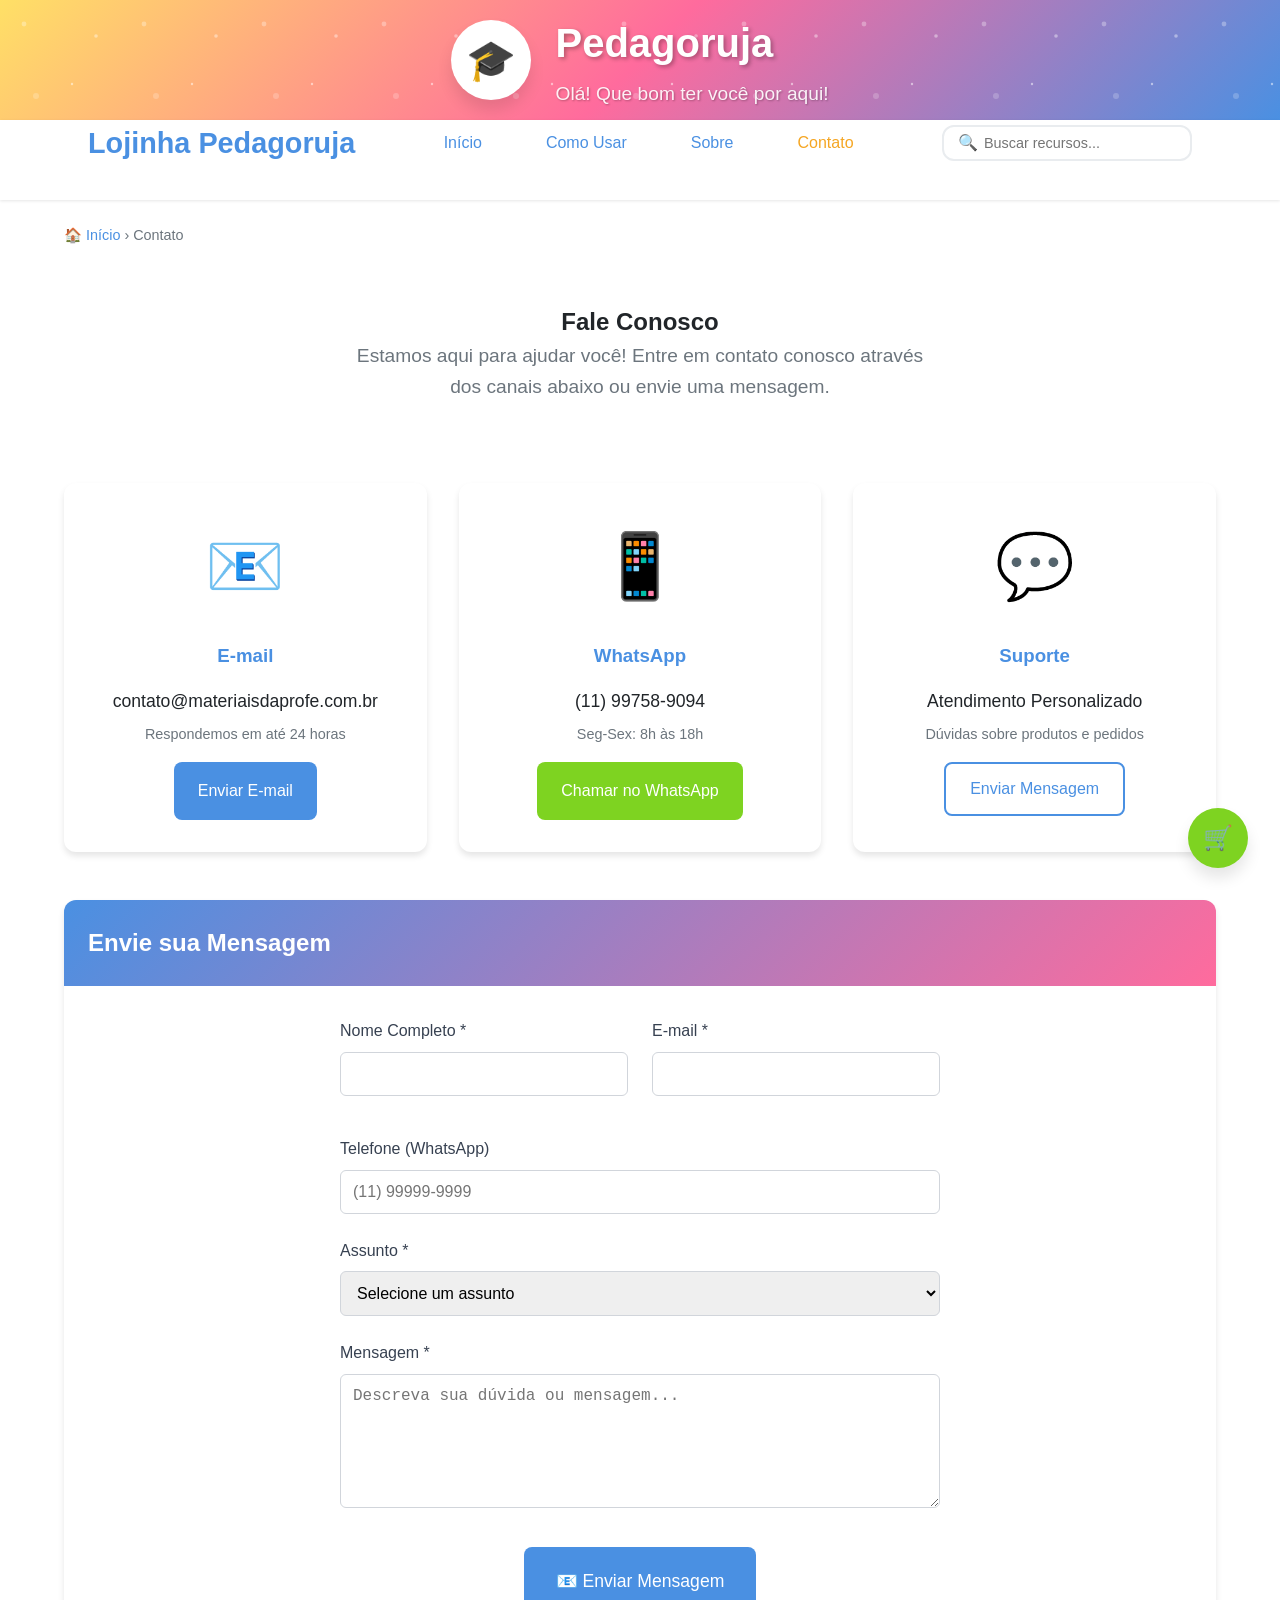
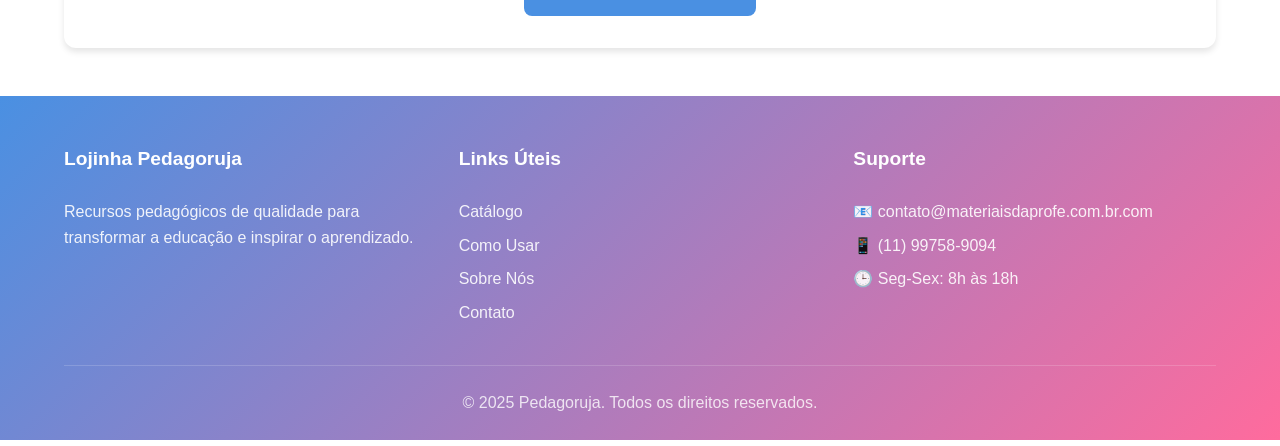
==== contato.html @ 705fc80c "Update banner subtitle greeting message" ====
<!DOCTYPE html>
<html lang="pt-BR">
<head>
    <meta charset="UTF-8">
    <meta name="viewport" content="width=device-width, initial-scale=1.0">
    <title>Contato - Lojinha Pedagoruja</title>
    <meta name="description" content="Entre em contato conosco. Estamos aqui para ajudar você a encontrar os melhores recursos pedagógicos.">
    <link rel="stylesheet" href="assets/css/styles-educacional.css">
    <link rel="icon" href="data:image/svg+xml,<svg xmlns='http://www.w3.org/2000/svg' viewBox='0 0 100 100'><text y='.9em' font-size='90'>🎓</text></svg>">
</head>
<body>
    <!-- Banner com Logo -->
    <div class="banner" onclick="window.location.href='index.html'">
        <div class="banner-content">
            <div class="banner-logo">🎓</div>
            <div class="banner-text">
                <div class="banner-title">Pedagoruja</div>
                <div class="banner-subtitle">Olá! Que bom ter você por aqui!</div>
            </div>
        </div>
    </div>

    <!-- Header -->
    <header class="header">
        <div class="container">
            <div class="header-content">
                <a href="index.html" class="logo">Lojinha Pedagoruja</a>
                
                <nav class="nav">
                    <a href="index.html" class="nav-link">Início</a>
		    <a href="instrucoes.html" class="nav-link">Como Usar</a>
                    <a href="sobre.html" class="nav-link">Sobre</a>
                    <a href="contato.html" class="nav-link" style="color: var(--cor-amarelo-sol);">Contato</a>
                </nav>
                
                <div class="search-container">
                    <span class="search-icon">🔍</span>
                    <input type="text" id="searchInput" class="search-input" placeholder="Buscar recursos...">
                </div>
            </div>
        </div>
    </header>

    <!-- Main Content -->
    <main class="container">
        <!-- Breadcrumb -->
        <nav style="margin: var(--espacamento-lg) 0;">
            <div style="display: flex; align-items: center; gap: var(--espacamento-xs); color: var(--cor-cinza-escuro); font-size: 0.9rem;">
                <a href="index.html" style="color: var(--cor-azul-sereno); text-decoration: none;">🏠 Início</a>
                <span>›</span>
                <span>Contato</span>
            </div>
        </nav>

        <!-- Hero Section -->
        <section style="text-align: center; padding: var(--espacamento-xl) 0; margin-bottom: var(--espacamento-xxl);">
            <h1>Fale Conosco</h1>
            <p style="font-size: 1.2rem; color: var(--cor-cinza-escuro); max-width: 600px; margin: 0 auto;">
                Estamos aqui para ajudar você! Entre em contato conosco através dos canais abaixo ou envie uma mensagem.
            </p>
        </section>

        <!-- Informações de Contato -->
        <section style="margin-bottom: var(--espacamento-xxl);">
            <div style="display: grid; grid-template-columns: repeat(auto-fit, minmax(300px, 1fr)); gap: var(--espacamento-xl);">
                <div class="card">
                    <div class="card-body" style="text-align: center;">
                        <div style="font-size: 4rem; margin-bottom: var(--espacamento-lg); color: var(--cor-azul-sereno);">📧</div>
                        <h3 style="color: var(--cor-azul-sereno); margin-bottom: var(--espacamento-md);">E-mail</h3>
                        <p style="font-size: 1.1rem; margin-bottom: var(--espacamento-sm);">contato@materiaisdaprofe.com.br</p>
                        <p style="color: var(--cor-cinza-escuro); font-size: 0.9rem;">Respondemos em até 24 horas</p>
                        <a href="mailto:contato@espacodoeducador.com" class="btn btn-primary" style="margin-top: var(--espacamento-md);">Enviar E-mail</a>
                    </div>
                </div>

                <div class="card">
                    <div class="card-body" style="text-align: center;">
                        <div style="font-size: 4rem; margin-bottom: var(--espacamento-lg); color: var(--cor-verde-esperanca);">📱</div>
                        <h3 style="color: var(--cor-azul-sereno); margin-bottom: var(--espacamento-md);">WhatsApp</h3>
                        <p style="font-size: 1.1rem; margin-bottom: var(--espacamento-sm);">(11) 99758-9094</p>
                        <p style="color: var(--cor-cinza-escuro); font-size: 0.9rem;">Seg-Sex: 8h às 18h</p>
                        <a href="https://wa.me/5511997589094" target="_blank" class="btn btn-success" style="margin-top: var(--espacamento-md);">Chamar no WhatsApp</a>
                    </div>
                </div>

                <div class="card">
                    <div class="card-body" style="text-align: center;">
                        <div style="font-size: 4rem; margin-bottom: var(--espacamento-lg); color: var(--cor-rosa-carinho);">💬</div>
                        <h3 style="color: var(--cor-azul-sereno); margin-bottom: var(--espacamento-md);">Suporte</h3>
                        <p style="font-size: 1.1rem; margin-bottom: var(--espacamento-sm);">Atendimento Personalizado</p>
                        <p style="color: var(--cor-cinza-escuro); font-size: 0.9rem;">Dúvidas sobre produtos e pedidos</p>
                        <button onclick="abrirFormulario()" class="btn btn-outline" style="margin-top: var(--espacamento-md);">Enviar Mensagem</button>
                    </div>
                </div>
            </div>
        </section>

        <!-- Formulário de Contato -->
        <section class="card" style="margin-bottom: var(--espacamento-xxl);">
            <div class="card-header">
                <h2 style="margin: 0; color: white;">Envie sua Mensagem</h2>
            </div>
            <div class="card-body">
                <form id="contatoForm" style="max-width: 600px; margin: 0 auto;">
                    <div style="display: grid; grid-template-columns: 1fr 1fr; gap: var(--espacamento-lg); margin-bottom: var(--espacamento-lg);">
                        <div class="form-group">
                            <label class="form-label">Nome Completo *</label>
                            <input type="text" id="nome" class="form-input" required>
                        </div>
                        <div class="form-group">
                            <label class="form-label">E-mail *</label>
                            <input type="email" id="email" class="form-input" required>
                        </div>
                    </div>

                    <div class="form-group" style="margin-bottom: var(--espacamento-lg);">
                        <label class="form-label">Telefone (WhatsApp)</label>
                        <input type="tel" id="telefone" class="form-input" placeholder="(11) 99999-9999">
                    </div>

                    <div class="form-group" style="margin-bottom: var(--espacamento-lg);">
                        <label class="form-label">Assunto *</label>
                        <select id="assunto" class="form-input" required>
                            <option value="">Selecione um assunto</option>
                            <option value="duvida-produto">Dúvida sobre produto</option>
                            <option value="problema-pedido">Problema com pedido</option>
                            <option value="sugestao">Sugestão</option>                          
                            <option value="outro">Outro</option>
                        </select>
                    </div>

                    <div class="form-group" style="margin-bottom: var(--espacamento-xl);">
                        <label class="form-label">Mensagem *</label>
                        <textarea id="mensagem" class="form-input" rows="6" placeholder="Descreva sua dúvida ou mensagem..." required></textarea>
                    </div>

                    <div style="text-align: center;">
                        <button type="submit" class="btn btn-primary btn-lg">📧 Enviar Mensagem</button>
                    </div>
                </form>
            </div>
        </section>


        <!-- Mensagens -->
        <div id="mensagens"></div>
    </main>

    <!-- Carrinho Flutuante -->
    <div class="carrinho-flutuante">
        <button id="carrinhoBtn" class="carrinho-btn" title="Ver Carrinho">
            🛒
            <span id="carrinhoContador" class="carrinho-contador" style="display: none;">0</span>
        </button>
    </div>

    <!-- Modal do Carrinho -->
    <div id="carrinhoModal" class="modal">
        <div class="modal-content">
            <div class="modal-header">
                <h3 class="modal-title">Meu Carrinho</h3>
                <button id="fecharCarrinho" class="modal-close">&times;</button>
            </div>
            <div class="modal-body">
                <div id="carrinhoItens"></div>
                <div id="carrinhoVazio" style="text-align:center;padding:2rem;display:none;">
                    <p>Seu carrinho está vazio</p>
                    <p style="color:var(--cor-cinza-escuro);font-size:0.9rem;">Adicione alguns recursos pedagógicos para começar!</p>
                </div>
            </div>
            <div class="modal-footer">
                <div style="width:100%;">
                    <div id="carrinhoTotal" style="text-align:right;margin-bottom:1rem;">
                        <strong>Total: R$ <span id="valorTotal">0,00</span></strong>
                    </div>
                    <div style="display:flex;gap:1rem;justify-content:flex-end;">
                        <button id="limparCarrinho" class="btn btn-outline">Limpar Carrinho</button>
                        <button id="finalizarCompra" class="btn btn-success">Finalizar Compra</button>
                    </div>
                </div>
            </div>
        </div>
    </div>

    <!-- Footer -->
    <footer class="footer">
        <div class="container">
            <div class="footer-content">
                <div class="footer-section">
                    <h3>Lojinha Pedagoruja</h3>
                    <p>Recursos pedagógicos de qualidade para transformar a educação e inspirar o aprendizado.</p>
                </div>
                
                <div class="footer-section">
                    <h3>Links Úteis</h3>
                    <p><a href="index.html">Catálogo</a></p>
		    <p><a href="instrucoes.html">Como Usar</a></p>
                    <p><a href="sobre.html">Sobre Nós</a></p>
                    <p><a href="contato.html">Contato</a></p>
                </div>
                
                <div class="footer-section">
                    <h3>Suporte</h3>
                    <p>📧 contato@materiaisdaprofe.com.br.com</p>
                    <p>📱 (11) 99758-9094</p>
                    <p>🕒 Seg-Sex: 8h às 18h</p>
                </div>
            </div>
            
            <div class="footer-bottom">
                <p>&copy; 2025 Pedagoruja. Todos os direitos reservados.</p>
            </div>
        </div>
    </footer>

    <!-- Scripts -->
    <script src="assets/js/utils.js"></script>
    <script src="assets/js/cart-compat.js"></script>
    <script src="assets/js/cart-final-otimizado.js"></script>
    <script>
        // Configuração do backend
        const BACKEND_URL = 'https://script.google.com/macros/s/AKfycbxEFy0Fd1dIyTSjcibfucqDVYFDlxsdBmlsYAn046qDMIFKy7fdKBy9sLN9T1V0h66iQQ/exec';
        window.BACKEND_URL = BACKEND_URL;

        // Funcionalidade de busca
        document.getElementById('searchInput').addEventListener('keypress', function(e) {
            if (e.key === 'Enter') {
                const termo = this.value.trim();
                if (termo) {
                    window.location.href = `index.html?busca=${encodeURIComponent(termo)}`;
                }
            }
        });

        // Formulário de contato
        document.getElementById('contatoForm').addEventListener('submit', function(e) {
            e.preventDefault();
            enviarMensagem();
        });

        function abrirFormulario() {
            document.getElementById('contatoForm').scrollIntoView({ 
                behavior: 'smooth', 
                block: 'start' 
            });
            document.getElementById('nome').focus();
        }

        async function enviarMensagem() {
            const nome = document.getElementById('nome').value.trim();
            const email = document.getElementById('email').value.trim();
            const telefone = document.getElementById('telefone').value.trim();
            const assunto = document.getElementById('assunto').value;
            const mensagem = document.getElementById('mensagem').value.trim();

            // Validações
            if (!nome || !email || !assunto || !mensagem) {
                mostrarMensagem('Por favor, preencha todos os campos obrigatórios.', 'error');
                return;
            }

            if (!validarEmail(email)) {
                mostrarMensagem('Por favor, insira um e-mail válido.', 'error');
                return;
            }

            // Simula envio (aqui você integraria com seu backend)
            mostrarMensagem('Enviando mensagem...', 'info');

            try {
                // Simula delay de envio
                await new Promise(resolve => setTimeout(resolve, 2000));
                
                // Aqui você faria a integração real com seu backend
                // const response = await fetch(BACKEND_URL, { ... });
                
                mostrarMensagem('Mensagem enviada com sucesso! Entraremos em contato em breve.', 'success');
                document.getElementById('contatoForm').reset();
                
            } catch (error) {
                console.error('Erro ao enviar mensagem:', error);
                mostrarMensagem('Erro ao enviar mensagem. Tente novamente ou entre em contato pelo WhatsApp.', 'error');
            }
        }

        function validarEmail(email) {
            const regex = /^[^\s@]+@[^\s@]+\.[^\s@]+$/;
            return regex.test(email);
        }

        function mostrarMensagem(mensagem, tipo = 'info') {
            const container = document.getElementById('mensagens');
            if (!container) return;

            // Remove mensagens existentes
            const existing = container.querySelectorAll('.alert');
            existing.forEach(alert => alert.remove());

            const div = document.createElement('div');
            div.className = `alert alert-${tipo}`;
            div.style.cssText = `
                margin: 1rem 0;
                padding: 1rem;
                border-radius: 8px;
                animation: fadeIn 0.3s ease;
                position: relative;
            `;

            // Cores por tipo
            const colors = {
                success: '#10b981',
                error: '#ef4444',
                warning: '#f59e0b',
                info: '#3b82f6'
            };

            div.style.backgroundColor = colors[tipo] || colors.info;
            div.style.color = 'white';
            div.textContent = mensagem;

            container.appendChild(div);

            // Remove automaticamente após 5 segundos
            setTimeout(() => {
                if (div.parentNode) {
                    div.style.animation = 'fadeOut 0.3s ease';
                    setTimeout(() => div.remove(), 300);
                }
            }, 5000);
        }

</body>
</html>
---- assets/css/styles-educacional.css ----
/**
 * ESTILOS EDUCACIONAIS - LOJA ESPAÇO DO EDUCADOR
 * Versão: 4.0 - Final Otimizada
 * Data: Agosto 2024
 * 
 * Sistema de design completo com:
 * - Variáveis CSS customizadas
 * - Layout responsivo
 * - Componentes reutilizáveis
 * - Animações suaves
 * - Banner com logo funcional
 */

/* ==================== VARIÁVEIS CSS ==================== */
:root {
  /* Cores principais */
  --cor-azul-sereno: #4A90E2;
  --cor-azul-ceu: #87CEEB;
  --cor-verde-esperanca: #7ED321;
  --cor-amarelo-sol: #F5A623;
  --cor-rosa-carinho: #FF6B9D;
  --cor-roxo-criativo: #9013FE;
  
  /* Cores neutras */
  --cor-branco: #FFFFFF;
  --cor-cinza-claro: #F8F9FA;
  --cor-cinza-medio: #E9ECEF;
  --cor-cinza-escuro: #6C757D;
  --cor-preto: #212529;
  
  /* Cores de estado */
  --cor-sucesso: #28A745;
  --cor-aviso: #FFC107;
  --cor-erro: #DC3545;
  --cor-info: #17A2B8;
  
  /* Tipografia */
  --fonte-principal: 'Segoe UI', Tahoma, Geneva, Verdana, sans-serif;
  --fonte-titulo: 'Comic Sans MS', cursive, sans-serif;
  
  /* Espaçamentos */
  --espacamento-xs: 0.25rem;
  --espacamento-sm: 0.5rem;
  --espacamento-md: 1rem;
  --espacamento-lg: 1.5rem;
  --espacamento-xl: 2rem;
  --espacamento-xxl: 3rem;
  
  /* Bordas */
  --borda-radius-sm: 4px;
  --borda-radius-md: 8px;
  --borda-radius-lg: 12px;
  --borda-radius-xl: 16px;
  
  /* Sombras */
  --sombra-sm: 0 1px 3px rgba(0, 0, 0, 0.1);
  --sombra-md: 0 4px 6px rgba(0, 0, 0, 0.1);
  --sombra-lg: 0 10px 15px rgba(0, 0, 0, 0.1);
  --sombra-xl: 0 20px 25px rgba(0, 0, 0, 0.15);
  
  /* Transições */
  --transicao-rapida: 0.15s ease;
  --transicao-normal: 0.3s ease;
  --transicao-lenta: 0.5s ease;
  
  /* Layout */
  --largura-maxima: 1200px;
  --altura-header: 80px;
  --altura-banner: 120px;
}

/* ==================== RESET E BASE ==================== */
* {
  margin: 0;
  padding: 0;
  box-sizing: border-box;
}

html {
  scroll-behavior: smooth;
  font-size: 16px;
}

body {
  font-family: var(--fonte-principal);
  line-height: 1.6;
  color: var(--cor-preto);
  background-color: var(--cor-branco);
  overflow-x: hidden;
}

img {
  max-width: 100%;
  height: auto;
  display: block;
}

a {
  color: var(--cor-azul-sereno);
  text-decoration: none;
  transition: color var(--transicao-rapida);
}

a:hover {
  color: var(--cor-azul-ceu);
}

/* ==================== BANNER COM LOGO ==================== */
.banner {
  background: linear-gradient(135deg, #FFE066 0%, #FF6B9D 50%, #4A90E2 100%);
  height: var(--altura-banner);
  display: flex;
  align-items: center;
  justify-content: center;
  position: relative;
  overflow: hidden;
  cursor: pointer;
  transition: transform var(--transicao-normal);
}

.banner:hover {
  transform: scale(1.02);
}

.banner::before {
  content: '';
  position: absolute;
  top: 0;
  left: 0;
  right: 0;
  bottom: 0;
  background: url('data:image/svg+xml,<svg xmlns="http://www.w3.org/2000/svg" viewBox="0 0 100 100"><circle cx="20" cy="20" r="2" fill="white" opacity="0.3"/><circle cx="80" cy="30" r="1.5" fill="white" opacity="0.4"/><circle cx="60" cy="70" r="1" fill="white" opacity="0.5"/><circle cx="30" cy="80" r="2.5" fill="white" opacity="0.2"/></svg>');
  animation: float 6s ease-in-out infinite;
}

.banner-content {
  display: flex;
  align-items: center;
  gap: var(--espacamento-lg);
  z-index: 2;
  position: relative;
}

.banner-logo {
  width: 80px;
  height: 80px;
  background: var(--cor-branco);
  border-radius: 50%;
  display: flex;
  align-items: center;
  justify-content: center;
  font-size: 2.5rem;
  box-shadow: var(--sombra-lg);
  animation: bounce 2s ease-in-out infinite;
}

.banner-text {
  color: var(--cor-branco);
  text-align: left;
}

.banner-title {
  font-family: var(--fonte-titulo);
  font-size: 2.5rem;
  font-weight: bold;
  margin-bottom: var(--espacamento-xs);
  text-shadow: 2px 2px 4px rgba(0, 0, 0, 0.3);
}

.banner-subtitle {
  font-size: 1.2rem;
  opacity: 0.9;
  text-shadow: 1px 1px 2px rgba(0, 0, 0, 0.3);
}

/* ==================== HEADER ==================== */
.header {
  background: var(--cor-branco);
  box-shadow: var(--sombra-sm);
  position: sticky;
  top: 0;
  z-index: 1000;
  height: var(--altura-header);
}

.header-content {
  display: flex;
  align-items: center;
  justify-content: space-between;
  height: 100%;
  padding: 0 var(--espacamento-lg);
}

.logo {
  font-family: var(--fonte-titulo);
  font-size: 1.8rem;
  font-weight: bold;
  color: var(--cor-azul-sereno);
  text-decoration: none;
  transition: color var(--transicao-rapida);
}

.logo:hover {
  color: var(--cor-rosa-carinho);
}

.nav {
  display: flex;
  gap: var(--espacamento-xl);
}

.nav-link {
  font-weight: 500;
  padding: var(--espacamento-sm) var(--espacamento-md);
  border-radius: var(--borda-radius-md);
  transition: all var(--transicao-rapida);
}

.nav-link:hover {
  background-color: var(--cor-cinza-claro);
  color: var(--cor-azul-sereno);
}

.search-container {
  position: relative;
  display: flex;
  align-items: center;
}

.search-icon {
  position: absolute;
  left: var(--espacamento-md);
  color: var(--cor-cinza-escuro);
  z-index: 1;
}

.search-input {
  padding: var(--espacamento-sm) var(--espacamento-md) var(--espacamento-sm) 2.5rem;
  border: 2px solid var(--cor-cinza-medio);
  border-radius: var(--borda-radius-lg);
  font-size: 0.9rem;
  width: 250px;
  transition: all var(--transicao-rapida);
}

.search-input:focus {
  outline: none;
  border-color: var(--cor-azul-sereno);
  box-shadow: 0 0 0 3px rgba(74, 144, 226, 0.1);
}

/* ==================== LAYOUT PRINCIPAL ==================== */
.container {
  max-width: var(--largura-maxima);
  margin: 0 auto;
  padding: 0 var(--espacamento-lg);
}

/* ==================== COMPONENTES ==================== */

/* Cards */
.card {
  background: var(--cor-branco);
  border-radius: var(--borda-radius-lg);
  box-shadow: var(--sombra-md);
  overflow: hidden;
  transition: transform var(--transicao-normal), box-shadow var(--transicao-normal);
}

.card:hover {
  transform: translateY(-2px);
  box-shadow: var(--sombra-lg);
}

.card-header {
  background: linear-gradient(135deg, var(--cor-azul-sereno) 0%, var(--cor-rosa-carinho) 100%);
  padding: var(--espacamento-lg);
  color: var(--cor-branco);
}

.card-body {
  padding: var(--espacamento-xl);
}

/* Botões */
.btn {
  display: inline-flex;
  align-items: center;
  justify-content: center;
  gap: var(--espacamento-sm);
  padding: var(--espacamento-md) var(--espacamento-lg);
  border: none;
  border-radius: var(--borda-radius-md);
  font-size: 1rem;
  font-weight: 500;
  text-decoration: none;
  cursor: pointer;
  transition: all var(--transicao-rapida);
  white-space: nowrap;
}

.btn-primary {
  background: var(--cor-azul-sereno);
  color: var(--cor-branco);
}

.btn-primary:hover {
  background: var(--cor-azul-ceu);
  color: var(--cor-branco);
  transform: translateY(-1px);
}

.btn-secondary {
  background: var(--cor-cinza-medio);
  color: var(--cor-preto);
}

.btn-secondary:hover {
  background: var(--cor-cinza-escuro);
  color: var(--cor-branco);
}

.btn-success {
  background: var(--cor-verde-esperanca);
  color: var(--cor-branco);
}

.btn-success:hover {
  background: var(--cor-sucesso);
  color: var(--cor-branco);
}

.btn-outline {
  background: transparent;
  color: var(--cor-azul-sereno);
  border: 2px solid var(--cor-azul-sereno);
}

.btn-outline:hover {
  background: var(--cor-azul-sereno);
  color: var(--cor-branco);
}

.btn-lg {
  padding: var(--espacamento-lg) var(--espacamento-xl);
  font-size: 1.1rem;
}

.btn:disabled {
  opacity: 0.6;
  cursor: not-allowed;
  transform: none !important;
}

/* ==================== PRODUTOS ==================== */
.produtos-grid {
  display: grid;
  grid-template-columns: repeat(auto-fill, minmax(280px, 1fr));
  gap: var(--espacamento-xl);
  margin-bottom: var(--espacamento-xxl);
}

.produto-card {
  background: var(--cor-branco);
  border-radius: var(--borda-radius-lg);
  box-shadow: var(--sombra-md);
  overflow: hidden;
  transition: all var(--transicao-normal);
}

.produto-card:hover {
  transform: translateY(-4px);
  box-shadow: var(--sombra-xl);
}

.produto-imagem {
  height: 200px;
  background: linear-gradient(135deg, var(--cor-azul-ceu) 0%, var(--cor-rosa-carinho) 100%);
  display: flex;
  align-items: center;
  justify-content: center;
  font-size: 4rem;
  color: var(--cor-branco);
  position: relative;
  overflow: hidden;
}

.produto-imagem img {
  width: 100%;
  height: 100%;
  object-fit: cover;
  transition: transform var(--transicao-normal);
}

.produto-card:hover .produto-imagem img {
  transform: scale(1.05);
}

.produto-info {
  padding: var(--espacamento-lg);
}

.produto-titulo {
  font-size: 1.2rem;
  font-weight: 600;
  color: var(--cor-azul-sereno);
  margin-bottom: var(--espacamento-sm);
  line-height: 1.3;
}

.produto-descricao {
  color: var(--cor-cinza-escuro);
  font-size: 0.9rem;
  margin-bottom: var(--espacamento-md);
  display: -webkit-box;
  -webkit-line-clamp: 3;
  -webkit-box-orient: vertical;
  overflow: hidden;
}

.produto-preco {
  font-size: 1.5rem;
  font-weight: bold;
  color: var(--cor-verde-esperanca);
  margin-bottom: var(--espacamento-lg);
}

.produto-acoes {
  display: flex;
  gap: var(--espacamento-sm);
  flex-wrap: wrap;
}

.produto-acoes .btn {
  flex: 1;
  min-width: 120px;
}

/* ==================== FILTROS ==================== */
.filtros-container {
  background: var(--cor-cinza-claro);
  padding: var(--espacamento-xl);
  border-radius: var(--borda-radius-lg);
  margin-bottom: var(--espacamento-xxl);
}

.filtros-grid {
  display: grid;
  grid-template-columns: repeat(auto-fit, minmax(200px, 1fr));
  gap: var(--espacamento-lg);
  align-items: end;
}

.form-label {
  display: block;
  margin-bottom: var(--espacamento-sm);
  font-weight: 500;
  color: var(--cor-preto);
}

.form-input,
.filtro-select {
  width: 100%;
  padding: var(--espacamento-md);
  border: 2px solid var(--cor-cinza-medio);
  border-radius: var(--borda-radius-md);
  font-size: 1rem;
  transition: border-color var(--transicao-rapida);
}

.form-input:focus,
.filtro-select:focus {
  outline: none;
  border-color: var(--cor-azul-sereno);
  box-shadow: 0 0 0 3px rgba(74, 144, 226, 0.1);
}

/* ==================== PAGINAÇÃO ==================== */
.paginacao {
  display: flex;
  justify-content: center;
  gap: var(--espacamento-sm);
  margin: var(--espacamento-xxl) 0;
}

.paginacao-btn {
  padding: var(--espacamento-sm) var(--espacamento-md);
  border: 2px solid var(--cor-cinza-medio);
  background: var(--cor-branco);
  color: var(--cor-preto);
  border-radius: var(--borda-radius-md);
  cursor: pointer;
  transition: all var(--transicao-rapida);
  min-width: 40px;
}

.paginacao-btn:hover:not(:disabled) {
  border-color: var(--cor-azul-sereno);
  color: var(--cor-azul-sereno);
}

.paginacao-btn.active {
  background: var(--cor-azul-sereno);
  color: var(--cor-branco);
  border-color: var(--cor-azul-sereno);
}

.paginacao-btn:disabled {
  opacity: 0.5;
  cursor: not-allowed;
}

/* ==================== CARRINHO ==================== */
.carrinho-flutuante {
  position: fixed;
  bottom: var(--espacamento-xl);
  right: var(--espacamento-xl);
  z-index: 1000;
}

.carrinho-btn {
  width: 60px;
  height: 60px;
  border-radius: 50%;
  background: var(--cor-verde-esperanca);
  color: var(--cor-branco);
  border: none;
  font-size: 1.5rem;
  cursor: pointer;
  box-shadow: var(--sombra-lg);
  transition: all var(--transicao-normal);
  position: relative;
  display: flex;
  align-items: center;
  justify-content: center;
}

.carrinho-btn:hover {
  transform: scale(1.1);
  background: var(--cor-sucesso);
}

.carrinho-contador {
  position: absolute;
  top: -5px;
  right: -5px;
  background: var(--cor-erro);
  color: var(--cor-branco);
  border-radius: 50%;
  width: 24px;
  height: 24px;
  display: flex;
  align-items: center;
  justify-content: center;
  font-size: 0.8rem;
  font-weight: bold;
}

/* ==================== MODAIS ==================== */
.modal {
  display: none; /* começa sempre fechado */
  position: fixed;
  top: 0;
  left: 0;
  width: 100%;
  height: 100%;
  background: rgba(0, 0, 0, 0.5);
  display: none;
  align-items: center;
  justify-content: center;
  z-index: 2000;
  padding: var(--espacamento-lg);
}

.modal-content {
  background: var(--cor-branco);
  border-radius: var(--borda-radius-lg);
  max-width: 600px;
  width: 100%;
  max-height: 90vh;
  overflow-y: auto;
  box-shadow: var(--sombra-xl);
  animation: modalSlideIn var(--transicao-normal);
}

.modal-header {
  display: flex;
  justify-content: space-between;
  align-items: center;
  padding: var(--espacamento-lg);
  border-bottom: 1px solid var(--cor-cinza-medio);
  background: linear-gradient(135deg, var(--cor-azul-sereno) 0%, var(--cor-rosa-carinho) 100%);
  color: var(--cor-branco);
}

.modal-title {
  margin: 0;
  font-size: 1.3rem;
}

.modal-close {
  background: none;
  border: none;
  font-size: 1.5rem;
  color: var(--cor-branco);
  cursor: pointer;
  padding: var(--espacamento-sm);
  border-radius: var(--borda-radius-sm);
  transition: background-color var(--transicao-rapida);
}

.modal-close:hover {
  background: rgba(255, 255, 255, 0.2);
}

.modal-body {
  padding: var(--espacamento-lg);
  max-height: 400px;
  overflow-y: auto;
}

.modal-footer {
  padding: var(--espacamento-lg);
  border-top: 1px solid var(--cor-cinza-medio);
  background: var(--cor-cinza-claro);
}

/* ==================== ALERTAS ==================== */
.alert {
  padding: var(--espacamento-lg);
  border-radius: var(--borda-radius-md);
  margin-bottom: var(--espacamento-lg);
  border-left: 4px solid;
}

.alert-info {
  background: #E3F2FD;
  border-color: var(--cor-info);
  color: #0D47A1;
}

.alert-success {
  background: #E8F5E8;
  border-color: var(--cor-sucesso);
  color: #1B5E20;
}

.alert-warning {
  background: #FFF8E1;
  border-color: var(--cor-aviso);
  color: #E65100;
}

.alert-error {
  background: #FFEBEE;
  border-color: var(--cor-erro);
  color: #B71C1C;
}

/* ==================== LOADING ==================== */
.loading-overlay {
  position: fixed;
  top: 0;
  left: 0;
  width: 100%;
  height: 100%;
  background: rgba(255, 255, 255, 0.9);
  display: flex;
  align-items: center;
  justify-content: center;
  z-index: 3000;
}

.loading {
  width: 40px;
  height: 40px;
  border: 4px solid var(--cor-cinza-medio);
  border-top: 4px solid var(--cor-azul-sereno);
  border-radius: 50%;
  animation: spin 1s linear infinite;
}

.loading-large {
  width: 60px;
  height: 60px;
  border-width: 6px;
}

/* ==================== FOOTER ==================== */
.footer {
  background: linear-gradient(135deg, var(--cor-azul-sereno) 0%, var(--cor-rosa-carinho) 100%);
  color: var(--cor-branco);
  padding: var(--espacamento-xxl) 0 var(--espacamento-lg) 0;
  margin-top: var(--espacamento-xxl);
}

.footer-content {
  display: grid;
  grid-template-columns: repeat(auto-fit, minmax(250px, 1fr));
  gap: var(--espacamento-xl);
  margin-bottom: var(--espacamento-xl);
}

.footer-section h3 {
  margin-bottom: var(--espacamento-lg);
  font-size: 1.2rem;
}

.footer-section p {
  margin-bottom: var(--espacamento-sm);
  opacity: 0.9;
}

.footer-section a {
  color: var(--cor-branco);
  text-decoration: none;
  transition: opacity var(--transicao-rapida);
}

.footer-section a:hover {
  opacity: 0.8;
}

.footer-bottom {
  text-align: center;
  padding-top: var(--espacamento-lg);
  border-top: 1px solid rgba(255, 255, 255, 0.2);
  opacity: 0.8;
}

/* ==================== ANIMAÇÕES ==================== */
@keyframes spin {
  0% { transform: rotate(0deg); }
  100% { transform: rotate(360deg); }
}

@keyframes modalSlideIn {
  from {
    opacity: 0;
    transform: translateY(-50px);
  }
  to {
    opacity: 1;
    transform: translateY(0);
  }
}

@keyframes float {
  0%, 100% { transform: translateY(0px); }
  50% { transform: translateY(-10px); }
}

@keyframes bounce {
  0%, 20%, 50%, 80%, 100% { transform: translateY(0); }
  40% { transform: translateY(-10px); }
  60% { transform: translateY(-5px); }
}

@keyframes fadeIn {
  from { opacity: 0; transform: translateY(20px); }
  to { opacity: 1; transform: translateY(0); }
}

@keyframes slideInRight {
  from { transform: translateX(100%); opacity: 0; }
  to { transform: translateX(0); opacity: 1; }
}

@keyframes slideOutRight {
  from { transform: translateX(0); opacity: 1; }
  to { transform: translateX(100%); opacity: 0; }
}

/* ==================== RESPONSIVIDADE ==================== */
@media (max-width: 768px) {
  :root {
    --espacamento-lg: 1rem;
    --espacamento-xl: 1.5rem;
    --espacamento-xxl: 2rem;
    --altura-header: 70px;
    --altura-banner: 100px;
  }

  .banner-title {
    font-size: 2rem;
  }

  .banner-subtitle {
    font-size: 1rem;
  }

  .banner-logo {
    width: 60px;
    height: 60px;
    font-size: 2rem;
  }

  .header-content {
    flex-direction: column;
    gap: var(--espacamento-md);
    height: auto;
    padding: var(--espacamento-md);
  }

  .nav {
    gap: var(--espacamento-lg);
  }

  .search-input {
    width: 200px;
  }

  .produtos-grid {
    grid-template-columns: repeat(auto-fill, minmax(250px, 1fr));
    gap: var(--espacamento-lg);
  }

  .filtros-grid {
    grid-template-columns: 1fr;
    gap: var(--espacamento-md);
  }

  .produto-acoes {
    flex-direction: column;
  }

  .modal-content {
    margin: var(--espacamento-md);
    max-width: calc(100% - 2rem);
  }

  .carrinho-flutuante {
    bottom: var(--espacamento-lg);
    right: var(--espacamento-lg);
  }

  .footer-content {
    grid-template-columns: 1fr;
    gap: var(--espacamento-lg);
    text-align: center;
  }
}

@media (max-width: 480px) {
  .banner-content {
    flex-direction: column;
    text-align: center;
    gap: var(--espacamento-md);
  }

  .banner-title {
    font-size: 1.8rem;
  }

  .banner-subtitle {
    font-size: 0.9rem;
  }

  .produtos-grid {
    grid-template-columns: 1fr;
  }

  .search-input {
    width: 150px;
  }

  .nav {
    flex-wrap: wrap;
    justify-content: center;
  }
}

/* ==================== UTILITÁRIOS ==================== */
.text-center { text-align: center; }
.text-left { text-align: left; }
.text-right { text-align: right; }

.mb-0 { margin-bottom: 0; }
.mb-1 { margin-bottom: var(--espacamento-sm); }
.mb-2 { margin-bottom: var(--espacamento-md); }
.mb-3 { margin-bottom: var(--espacamento-lg); }
.mb-4 { margin-bottom: var(--espacamento-xl); }

.mt-0 { margin-top: 0; }
.mt-1 { margin-top: var(--espacamento-sm); }
.mt-2 { margin-top: var(--espacamento-md); }
.mt-3 { margin-top: var(--espacamento-lg); }
.mt-4 { margin-top: var(--espacamento-xl); }

.d-none { display: none; }
.d-block { display: block; }
.d-flex { display: flex; }
.d-grid { display: grid; }

.flex-center {
  display: flex;
  align-items: center;
  justify-content: center;
}

.flex-between {
  display: flex;
  align-items: center;
  justify-content: space-between;
}

.gap-1 { gap: var(--espacamento-sm); }
.gap-2 { gap: var(--espacamento-md); }
.gap-3 { gap: var(--espacamento-lg); }

/* ==================== ACESSIBILIDADE ==================== */
@media (prefers-reduced-motion: reduce) {
  * {
    animation-duration: 0.01ms !important;
    animation-iteration-count: 1 !important;
    transition-duration: 0.01ms !important;
  }
}

.sr-only {
  position: absolute;
  width: 1px;
  height: 1px;
  padding: 0;
  margin: -1px;
  overflow: hidden;
  clip: rect(0, 0, 0, 0);
  white-space: nowrap;
  border: 0;
}

/* ==================== IMPRESSÃO ==================== */
@media print {
  .header,
  .footer,
  .carrinho-flutuante,
  .modal,
  .filtros-container {
    display: none !important;
  }
  
  .container {
    max-width: none;
    padding: 0;
  }
  
  .card {
    box-shadow: none;
    border: 1px solid #ccc;
  }
}
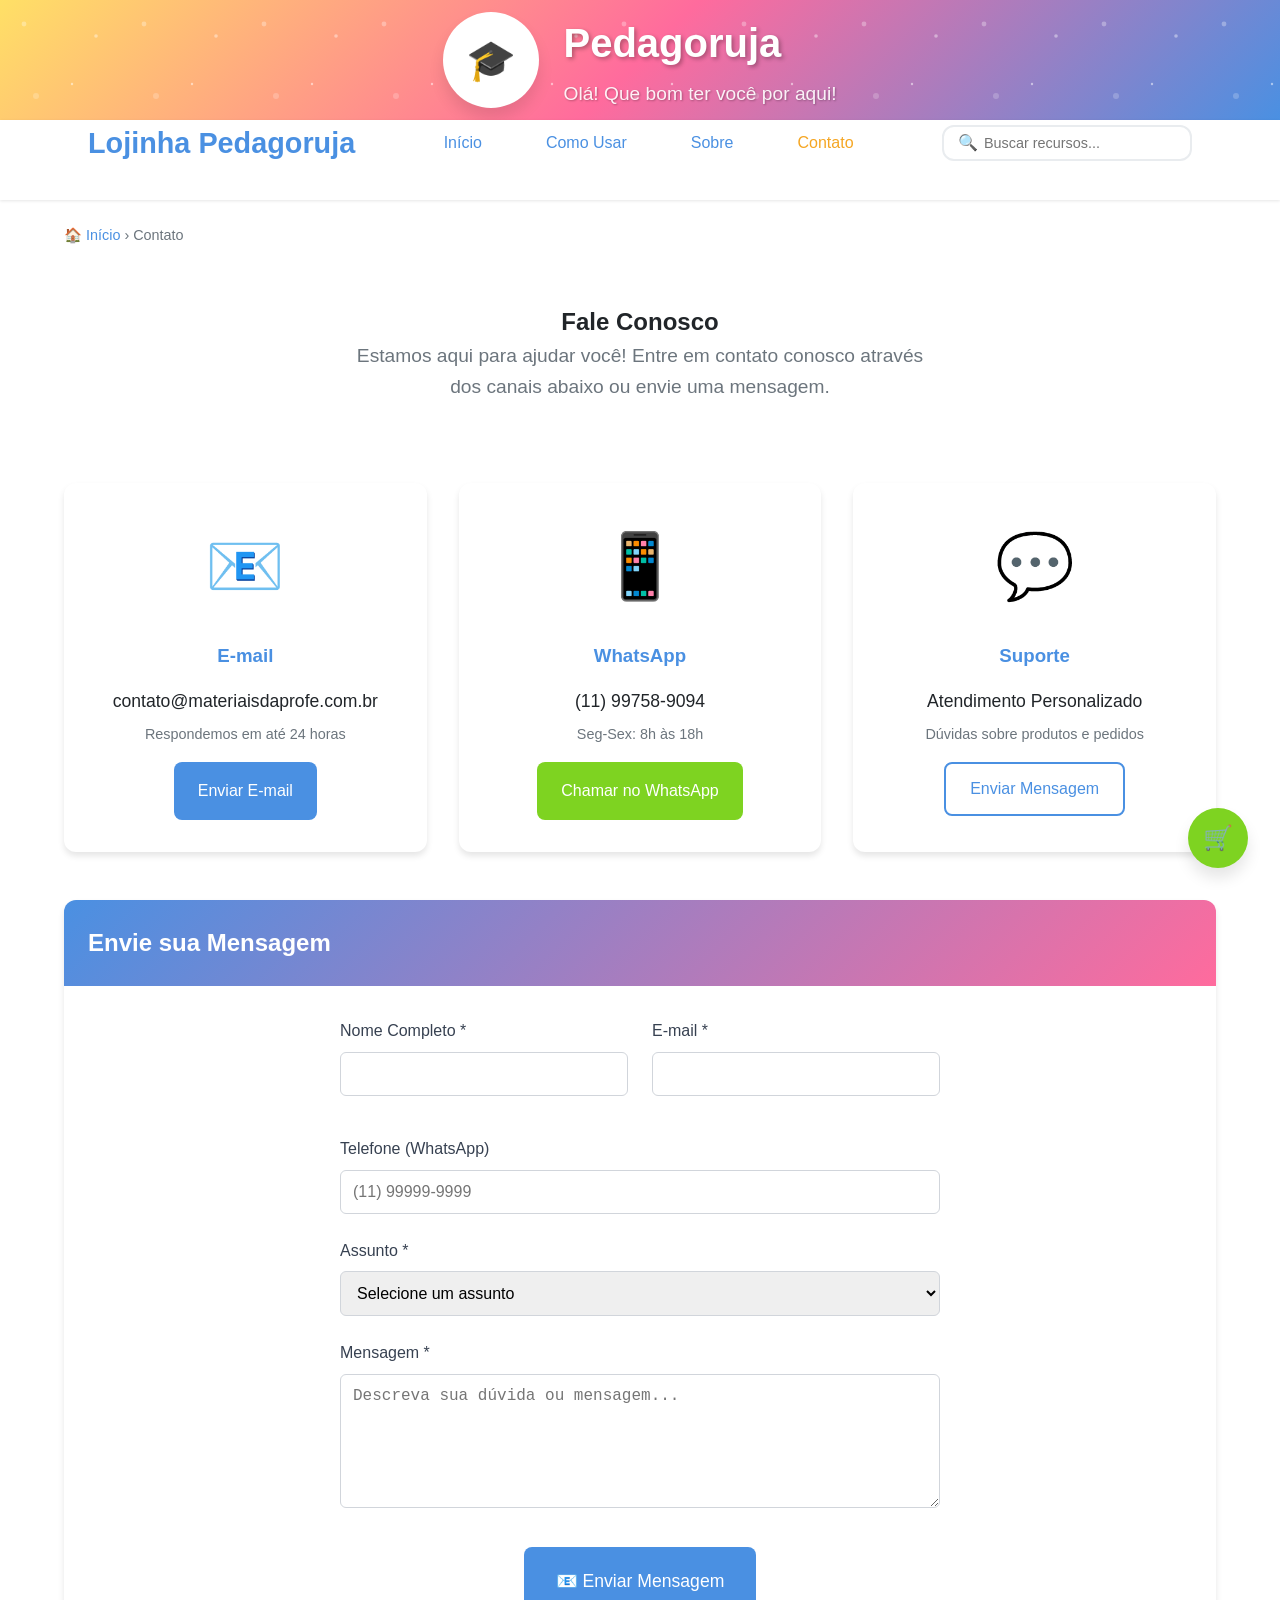
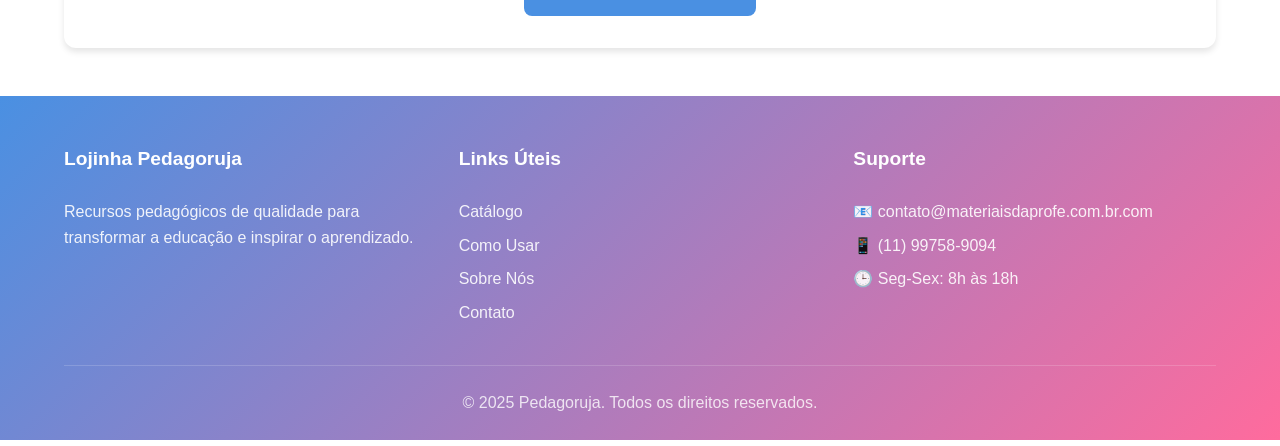
==== commit 5ab0296d: "Update contato.html" ====
--- a/contato.html
+++ b/contato.html
@@ -3,10 +3,11 @@
 <head>
     <meta charset="UTF-8">
     <meta name="viewport" content="width=device-width, initial-scale=1.0">
-    <title>Contato - Lojinha Pedagoruja</title>
-    <meta name="description" content="Entre em contato conosco. Estamos aqui para ajudar você a encontrar os melhores recursos pedagógicos.">
+    <title>Lojinha Pedagoruja - Recursos Pedagógicos de Qualidade</title>
+    <meta name="description" content="Descubra recursos pedagógicos incríveis para professoras do ensino infantil e fundamental 1. E-books, atividades lúdicas e materiais de qualidade.">
     <link rel="stylesheet" href="assets/css/styles-educacional.css">
-    <link rel="icon" href="data:image/svg+xml,<svg xmlns='http://www.w3.org/2000/svg' viewBox='0 0 100 100'><text y='.9em' font-size='90'>🎓</text></svg>">
+    <link rel="icon" type="image/png" href="assets/images/logo-emoji.png">
+    <link rel="apple-touch-icon" href="assets/images/logo-emoji.png">
 </head>
 <body>
     <!-- Banner com Logo -->
--- a/assets/css/styles-educacional.css
+++ b/assets/css/styles-educacional.css
@@ -142,8 +142,8 @@
 }
 
 .banner-logo {
-  width: 80px;
-  height: 80px;
+  width: 96px;
+  height: 96px;
   background: var(--cor-branco);
   border-radius: 50%;
   display: flex;
@@ -152,6 +152,11 @@
   font-size: 2.5rem;
   box-shadow: var(--sombra-lg);
   animation: bounce 2s ease-in-out infinite;
+}
+
+.logo-emoji {
+  width: 60px;
+  height: 60px;
 }
 
 .banner-text {
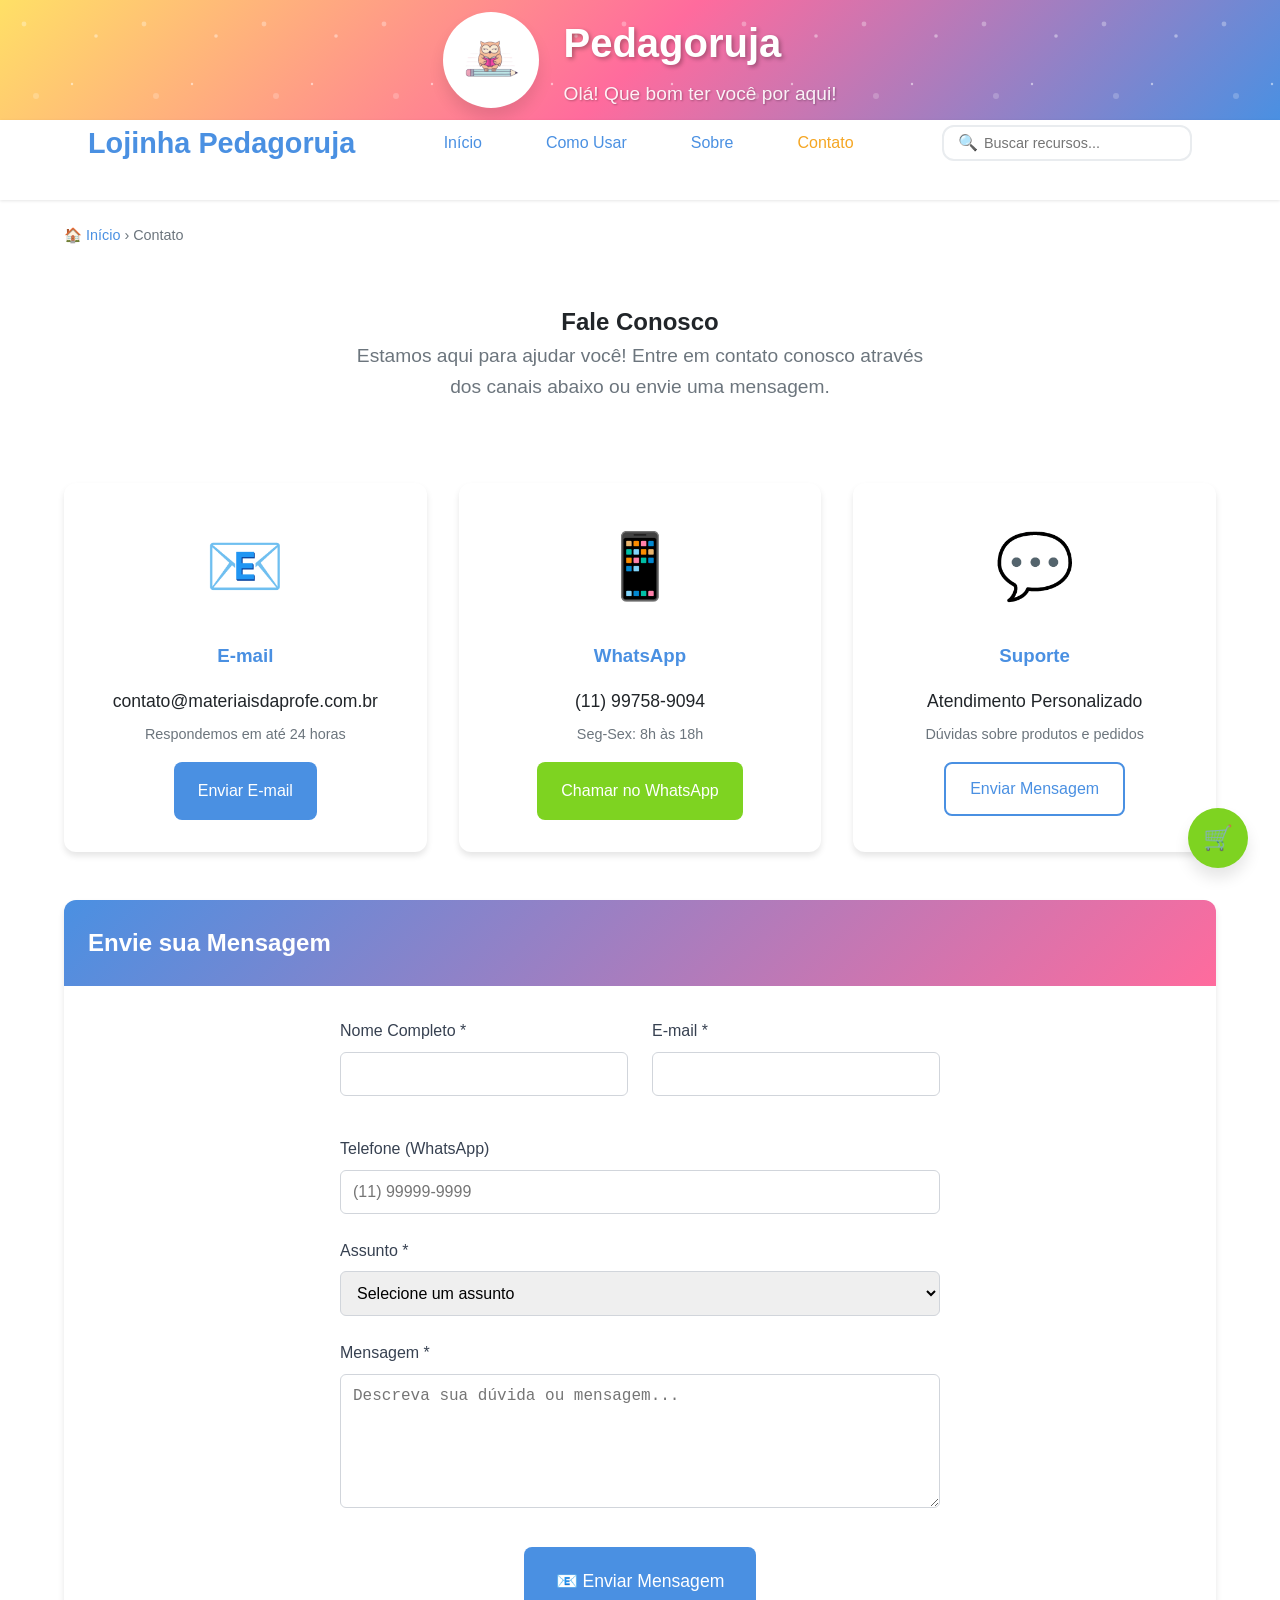
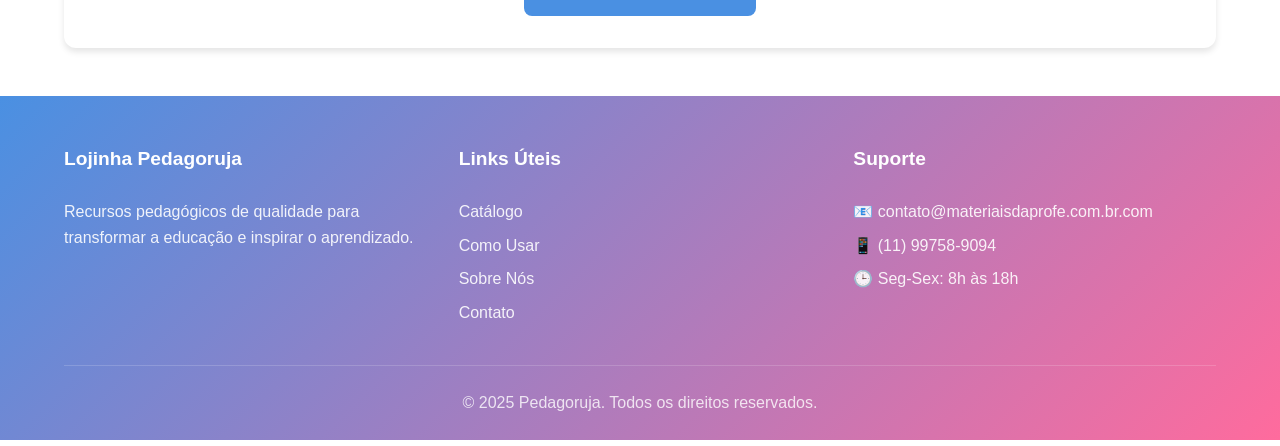
==== commit b30d513a: "Replace logo emoji with an image in contato.html" ====
--- a/contato.html
+++ b/contato.html
@@ -12,8 +12,10 @@
 <body>
     <!-- Banner com Logo -->
     <div class="banner" onclick="window.location.href='index.html'">
-        <div class="banner-content">
-            <div class="banner-logo">🎓</div>
+        <div class="banner-content">            
+			<div class="banner-logo">
+            <img src="assets/images/logo-emoji.png" alt="Pedagoruja" class="logo-emoji">
+          </div>
             <div class="banner-text">
                 <div class="banner-title">Pedagoruja</div>
                 <div class="banner-subtitle">Olá! Que bom ter você por aqui!</div>
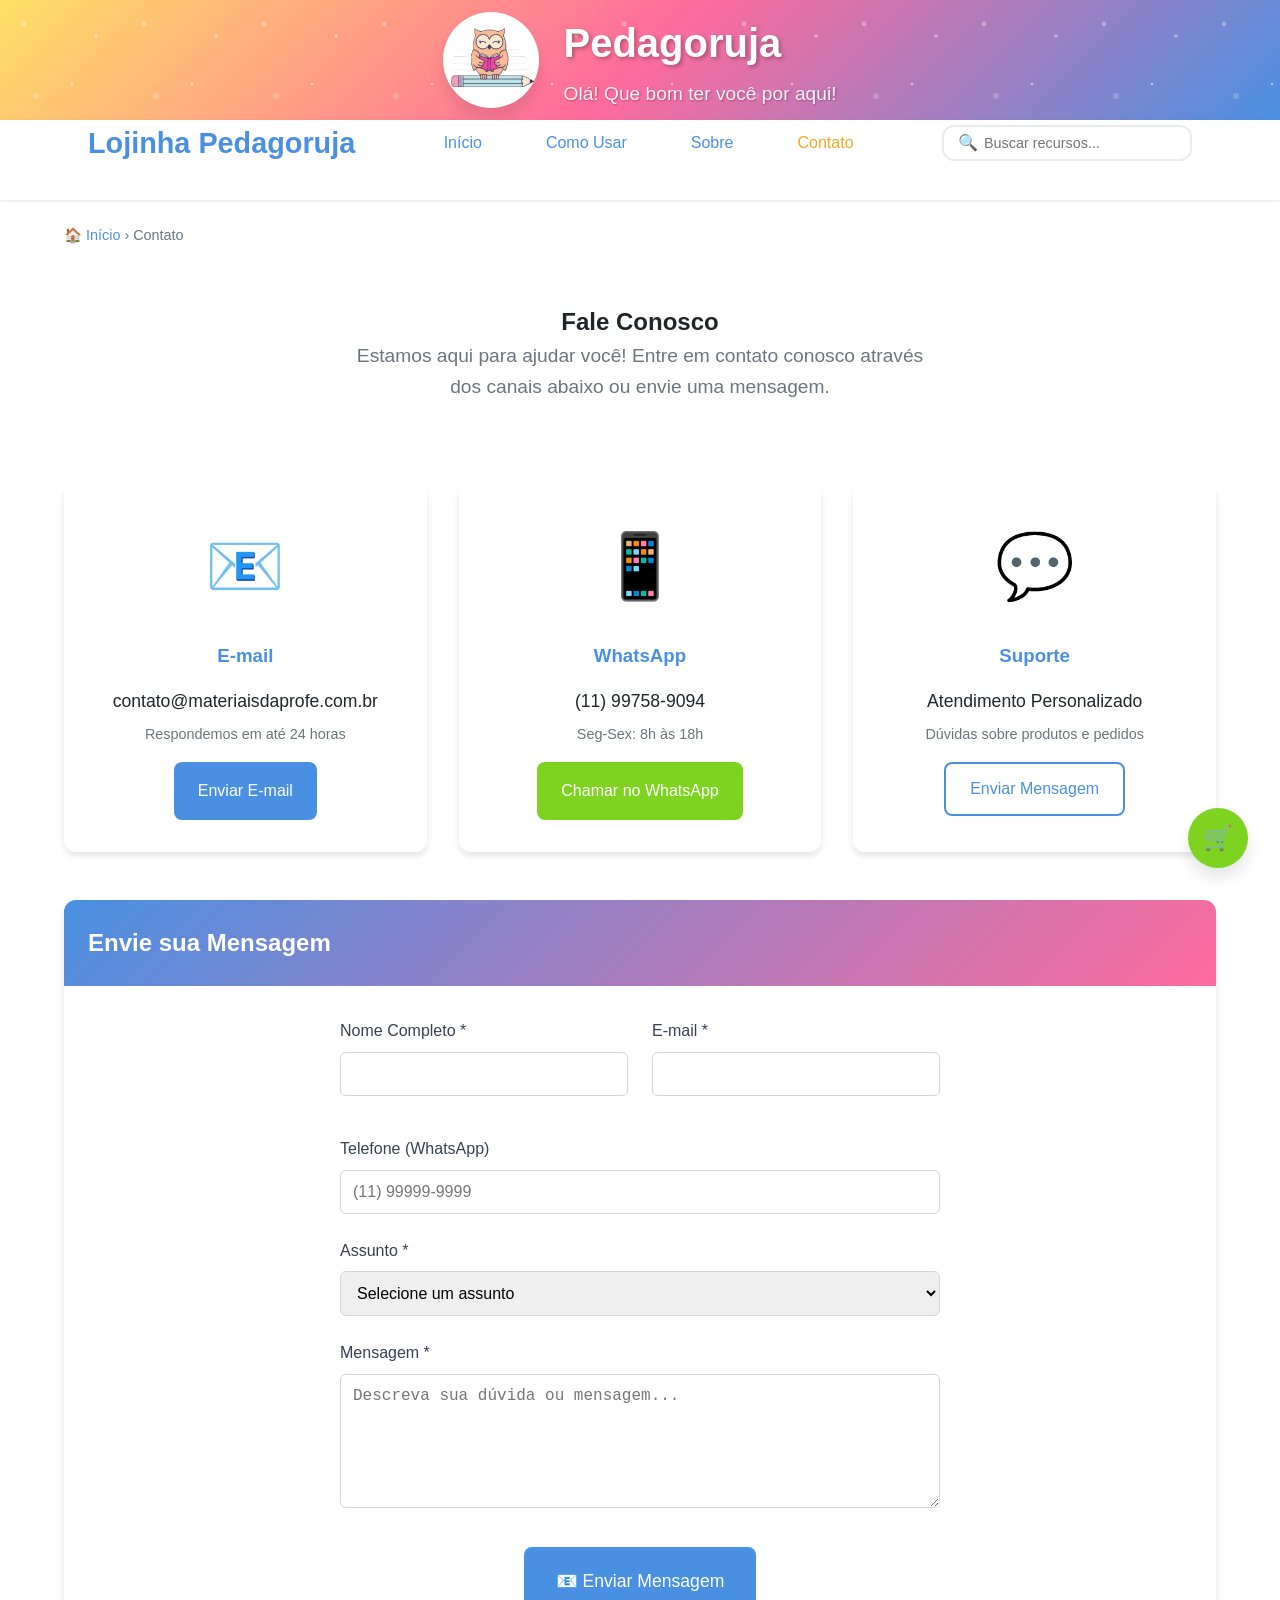
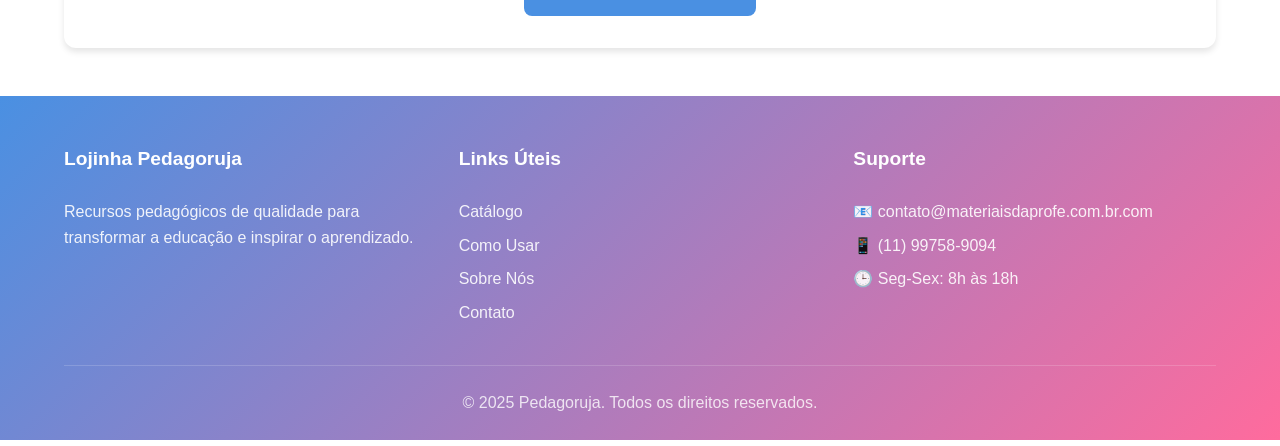
==== commit 9c624e59: "Update contato.html" ====
--- a/contato.html
+++ b/contato.html
@@ -72,7 +72,7 @@
                         <h3 style="color: var(--cor-azul-sereno); margin-bottom: var(--espacamento-md);">E-mail</h3>
                         <p style="font-size: 1.1rem; margin-bottom: var(--espacamento-sm);">contato@materiaisdaprofe.com.br</p>
                         <p style="color: var(--cor-cinza-escuro); font-size: 0.9rem;">Respondemos em até 24 horas</p>
-                        <a href="mailto:contato@espacodoeducador.com" class="btn btn-primary" style="margin-top: var(--espacamento-md);">Enviar E-mail</a>
+                        <a href="mailto:contato@materiaisdaprofe.com.br" class="btn btn-primary" style="margin-top: var(--espacamento-md);">Enviar E-mail</a>
                     </div>
                 </div>
 
--- a/assets/css/styles-educacional.css
+++ b/assets/css/styles-educacional.css
@@ -1,14 +1,16 @@
 /**
  * ESTILOS EDUCACIONAIS - LOJA ESPAÇO DO EDUCADOR
- * Versão: 4.0 - Final Otimizada
+ * Versão: 4.0 - Final Otimizada (COM CORREÇÕES MOBILE)
  * Data: Agosto 2024
  * 
- * Sistema de design completo com:
- * - Variáveis CSS customizadas
- * - Layout responsivo
- * - Componentes reutilizáveis
- * - Animações suaves
- * - Banner com logo funcional
+ * Correções aplicadas (somente onde necessário):
+ * - Modal: removido display duplicado + suporte a .is-open
+ * - Mobile (<768px):
+ *   - Banner: logo ao lado do texto (row)
+ *   - Header: remove sticky (position: static)
+ *   - Fonte unificada (fonte principal em todos os elementos)
+ *   - Busca e header menos “estourados”
+ * - Mantidas suas regras WooCommerce (imagens antes da descrição no mobile)
  */
 
 /* ==================== VARIÁVEIS CSS ==================== */
@@ -155,8 +157,8 @@
 }
 
 .logo-emoji {
-  width: 60px;
-  height: 60px;
+  width: 100px;
+  height: 100px;
 }
 
 .banner-text {
@@ -562,7 +564,8 @@
 }
 
 /* ==================== MODAIS ==================== */
-.modal {
+/* (CORRIGIDO) - removido display duplicado e preparado .is-open */
+.modal{
   display: none; /* começa sempre fechado */
   position: fixed;
   top: 0;
@@ -570,11 +573,15 @@
   width: 100%;
   height: 100%;
   background: rgba(0, 0, 0, 0.5);
-  display: none;
   align-items: center;
   justify-content: center;
   z-index: 2000;
   padding: var(--espacamento-lg);
+}
+
+/* quando abrir via JS, adicione .is-open */
+.modal.is-open{
+  display: flex;
 }
 
 .modal-content {
@@ -630,6 +637,18 @@
   background: var(--cor-cinza-claro);
 }
 
+/* ==================== CHECKOUT - AVISO PIX ==================== */
+.checkout-hint {
+  margin-top: var(--espacamento-md);
+  padding: var(--espacamento-md);
+  border-radius: var(--borda-radius-md);
+  background: var(--cor-cinza-claro);
+  color: var(--cor-preto);
+  font-size: 0.9rem;
+  line-height: 1.4;
+  box-shadow: var(--sombra-sm);
+}
+
 /* ==================== ALERTAS ==================== */
 .alert {
   padding: var(--espacamento-lg);
@@ -786,18 +805,43 @@
     --altura-banner: 100px;
   }
 
+  /* (CORRIGIDO) Banner com logo ao lado no mobile */
+  .banner-content {
+    flex-direction: row !important;
+    justify-content: center;
+    align-items: center;
+    gap: var(--espacamento-sm) !important;
+    padding: 0 var(--espacamento-sm);
+    text-align: left;
+  }
+
+  /* reduzir um pouco pra caber bem */
+  .banner-logo {
+    width: 60px !important;
+    height: 60px !important;
+    font-size: 2rem !important;
+  }
+
+  .logo-emoji {
+    width: 60px !important;
+    height: 60px !important;
+  }
+
   .banner-title {
-    font-size: 2rem;
+    font-size: 1.6rem !important;
+    line-height: 1.1;
   }
 
   .banner-subtitle {
-    font-size: 1rem;
-  }
-
-  .banner-logo {
-    width: 60px;
-    height: 60px;
-    font-size: 2rem;
+    font-size: 0.95rem !important;
+  }
+
+  /* (CORRIGIDO) Header: remover sticky no mobile */
+  .header {
+    position: static !important;
+    top: auto !important;
+    box-shadow: none !important;
+    height: auto !important;
   }
 
   .header-content {
@@ -809,10 +853,13 @@
 
   .nav {
     gap: var(--espacamento-lg);
+    flex-wrap: wrap;
+    justify-content: center;
   }
 
   .search-input {
-    width: 200px;
+    width: 100% !important;
+    max-width: 320px;
   }
 
   .produtos-grid {
@@ -844,21 +891,23 @@
     gap: var(--espacamento-lg);
     text-align: center;
   }
+
+  /* (CORRIGIDO) Unificar fonte no mobile */
+  body, h1, h2, h3, h4, h5, h6, p, span, a, input, button, select, textarea {
+    font-family: var(--fonte-principal) !important;
+  }
 }
 
 @media (max-width: 480px) {
-  .banner-content {
-    flex-direction: column;
-    text-align: center;
-    gap: var(--espacamento-md);
-  }
+  /* (REMOVIDO o column do banner-content daqui para não desfazer a correção)
+     Mantemos o banner em linha mesmo em telas bem pequenas. */
 
   .banner-title {
-    font-size: 1.8rem;
+    font-size: 1.4rem;
   }
 
   .banner-subtitle {
-    font-size: 0.9rem;
+    font-size: 0.85rem;
   }
 
   .produtos-grid {
@@ -955,3 +1004,121 @@
   }
 }
 
+/* ========= PRODUTO MOBILE: IMAGENS ANTES DA DESCRIÇÃO ========= */
+@media (max-width: 768px){
+
+  /* container do produto vira coluna */
+  .single-product .product,
+  .woocommerce div.product{
+    display: flex !important;
+    flex-direction: column !important;
+  }
+
+  /* GALERIA PRIMEIRO */
+  .woocommerce div.product div.images,
+  .woocommerce div.product .woocommerce-product-gallery{
+    order: 1 !important;
+    width: 100% !important;
+    margin-bottom: 16px !important;
+  }
+
+  /* imagem principal grande */
+  .woocommerce div.product .woocommerce-product-gallery__image img{
+    width: 100% !important;
+    height: auto !important;
+    max-height: 70vh !important;
+    object-fit: contain !important;
+  }
+
+  /* miniaturas logo abaixo da imagem */
+  .woocommerce div.product .flex-control-thumbs{
+    display: flex !important;
+    gap: 8px !important;
+    overflow-x: auto !important;
+    padding: 10px 0 !important;
+    margin: 0 !important;
+  }
+
+  .woocommerce div.product .flex-control-thumbs li{
+    flex: 0 0 auto !important;
+    width: 72px !important;
+  }
+
+  /* DESCRIÇÃO COMPLETA DEPOIS */
+  .woocommerce div.product div.summary,
+  .single-product .summary{
+    order: 2 !important;
+    width: 100% !important;
+  }
+}
+
+@media (max-width: 768px){
+  .produtos-grid{
+    grid-template-columns: 1fr !important;
+  }
+}
+
+/* ===== MODAL "MEU CARRINHO": alinhar botões do footer ===== */
+
+/* Footer do modal vira uma barra de ações alinhada */
+.modal-footer{
+  display: flex;
+  align-items: center;
+  justify-content: flex-end;
+  gap: var(--espacamento-sm);
+  flex-wrap: wrap; /* se faltar espaço, quebra sem bagunçar */
+}
+
+/* Todos os botões dentro do footer ficam com a mesma altura */
+.modal-footer .btn,
+.modal-footer button,
+.modal-footer a{
+  display: inline-flex;
+  align-items: center;
+  justify-content: center;
+  min-height: 44px;          /* padrão “touch” bom */
+  line-height: 1;
+  white-space: nowrap;       /* evita quebrar “Limpar Carrinho” */
+}
+
+/* Se algum botão estiver "espichando" por padding diferente */
+.modal-footer .btn{
+  padding: var(--espacamento-md) var(--espacamento-lg);
+}
+
+/* Dá um comportamento melhor no mobile: botões em coluna, 100% largura */
+@media (max-width: 480px){
+  .modal-footer{
+    flex-direction: column;
+    align-items: stretch;
+  }
+  .modal-footer .btn,
+  .modal-footer button,
+  .modal-footer a{
+    width: 100%;
+  }
+}
+
+/* ==================== CORREÇÕES MOBILE SOLICITADAS ==================== */
+
+@media (max-width: 768px) {
+  /* 1. CORREÇÃO: Botões do modal "Meu Carrinho" em coluna no mobile */
+  /* O seletor mira o div que contém os botões no modal-footer (linha 163 do HTML) */
+  .modal-footer > div > div:last-child {
+    flex-direction: column;
+  }
+
+  /* 2. CORREÇÃO: Layout de detalhe do produto em coluna no mobile */
+  /* O seletor mira a primeira seção dentro de #produtoDetalhes (linha 59 do HTML) */
+  #produtoDetalhes > section:first-child {
+    /* Sobrescreve o estilo inline 'display:grid;grid-template-columns:1fr 1fr;' */
+    grid-template-columns: 1fr !important;
+    gap: var(--espacamento-lg) !important; /* Reduz o gap para mobile */
+  }
+
+  /* 4. CORREÇÃO: Manter a fonte do banner "Pedagoruja" no mobile */
+  /* Sobrescreve a regra de unificação de fonte (linhas 896-898 do CSS) */
+  .banner-title {
+    font-family: var(--fonte-titulo) !important;
+  }
+}
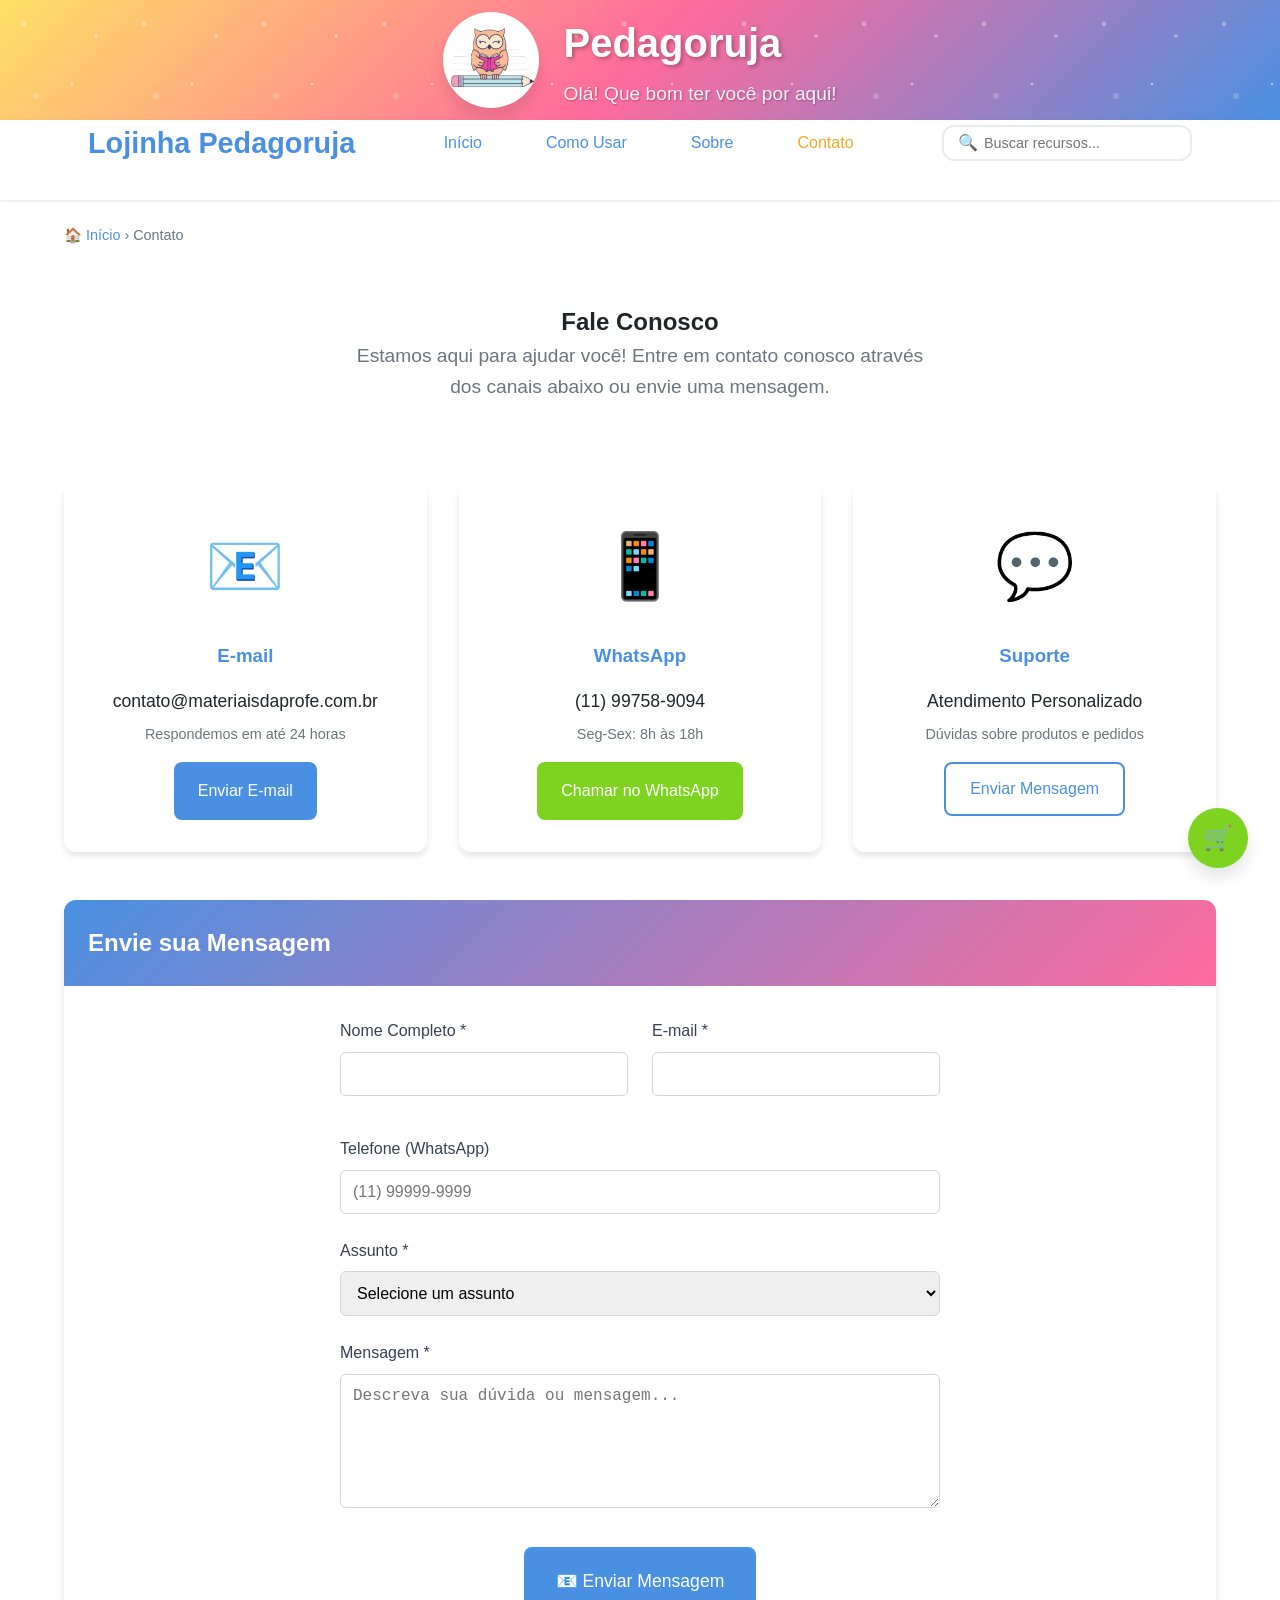
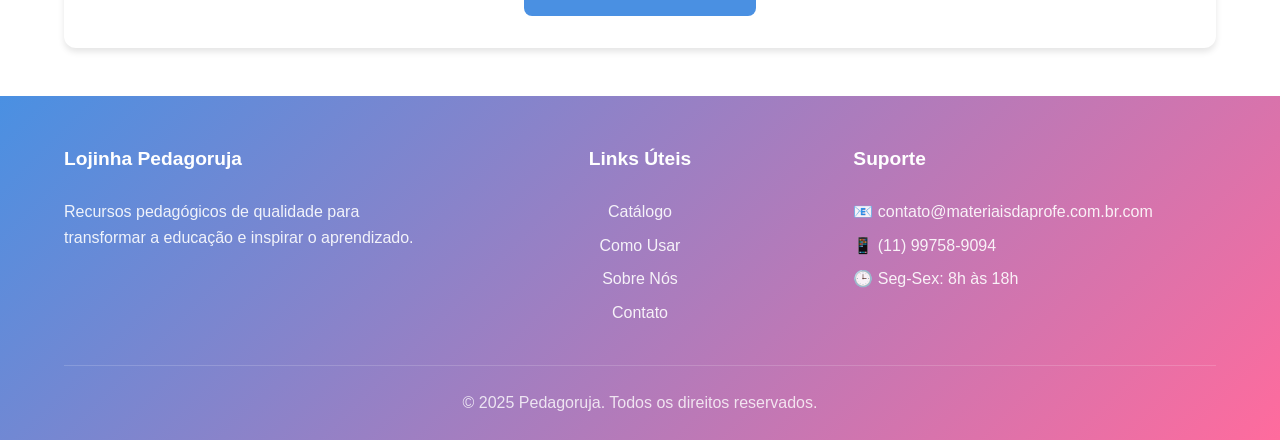
==== commit 93e0eee7: "Update page title for contato.html" ====
--- a/contato.html
+++ b/contato.html
@@ -3,7 +3,7 @@
 <head>
     <meta charset="UTF-8">
     <meta name="viewport" content="width=device-width, initial-scale=1.0">
-    <title>Lojinha Pedagoruja - Recursos Pedagógicos de Qualidade</title>
+    <title>Lojinha Pedagoruja - Recursos Pedagógicos</title>
     <meta name="description" content="Descubra recursos pedagógicos incríveis para professoras do ensino infantil e fundamental 1. E-books, atividades lúdicas e materiais de qualidade.">
     <link rel="stylesheet" href="assets/css/styles-educacional.css">
     <link rel="icon" type="image/png" href="assets/images/logo-emoji.png">
--- a/assets/css/styles-educacional.css
+++ b/assets/css/styles-educacional.css
@@ -258,6 +258,7 @@
 
 /* ==================== LAYOUT PRINCIPAL ==================== */
 .container {
+  width: 100%;
   max-width: var(--largura-maxima);
   margin: 0 auto;
   padding: 0 var(--espacamento-lg);
@@ -752,6 +753,25 @@
   opacity: 0.8;
 }
 
+/* Centraliza especificamente a coluna de Links Úteis */
+.footer-section:nth-child(2) {
+    display: flex;
+    flex-direction: column;
+    align-items: center; /* Centraliza horizontalmente os itens */
+    text-align: center;  /* Centraliza o texto do título e dos links */
+}
+
+/* Garante que a lista de links não tenha recuos indesejados */
+.footer-section:nth-child(2) ul {
+    padding: 0;
+    list-style: none;
+    width: fit-content; /* Faz a lista ter apenas a largura do texto */
+}
+
+.footer-section:nth-child(2) ul li {
+    text-align: center;
+}
+
 /* ==================== ANIMAÇÕES ==================== */
 @keyframes spin {
   0% { transform: rotate(0deg); }
@@ -1122,3 +1142,239 @@
     font-family: var(--fonte-titulo) !important;
   }
 }
+
+/* ==================== CARROSSEL DE IMAGENS (DETALHES) ==================== */
+.carousel-container {
+  position: relative;
+  width: 100%;
+  height: 500px; /* Aumentado no desktop */
+  overflow: hidden;
+  border-radius: var(--borda-radius-lg);
+  background: #f3f4f6;
+  display: flex;
+  align-items: center;
+}
+
+.carousel-track {
+  display: flex;
+  height: 100%;
+  transition: transform 0.3s ease-in-out;
+  cursor: grab;
+}
+
+.carousel-track:active {
+  cursor: grabbing;
+}
+
+.carousel-slide {
+  min-width: 100%;
+  height: 100%;
+  display: flex;
+  align-items: center;
+  justify-content: center;
+}
+
+.carousel-slide img {
+  width: 100%;
+  height: 100%;
+  object-fit: contain; /* Garante que a imagem apareça inteira */
+  background-color: #f3f4f6;
+}
+
+.carousel-btn {
+  position: absolute;
+  top: 50%;
+  transform: translateY(-50%);
+  background: rgba(255, 255, 255, 0.8);
+  border: none;
+  width: 40px;
+  height: 40px;
+  border-radius: 50%;
+  display: flex;
+  align-items: center;
+  justify-content: center;
+  cursor: pointer;
+  z-index: 10;
+  box-shadow: var(--sombra-sm);
+  transition: all 0.2s ease;
+}
+
+.carousel-btn:hover {
+  background: white;
+  box-shadow: var(--sombra-md);
+}
+
+.carousel-btn-prev { left: 10px; }
+.carousel-btn-next { right: 10px; }
+
+.carousel-dots {
+  position: absolute;
+  bottom: 15px;
+  left: 50%;
+  transform: translateX(-50%);
+  display: flex;
+  gap: 8px;
+  z-index: 10;
+}
+
+.carousel-dot {
+  width: 10px;
+  height: 10px;
+  border-radius: 50%;
+  background: rgba(255, 255, 255, 0.5);
+  border: 1px solid rgba(0, 0, 0, 0.1);
+  cursor: pointer;
+  padding: 0;
+}
+
+.carousel-dot.active {
+  background: var(--cor-azul-sereno);
+  transform: scale(1.2);
+}
+
+@media (max-width: 768px) {
+  .carousel-container {
+    height: auto;
+    aspect-ratio: 1 / 1; /* Mantém quadrado ou ajusta conforme a imagem */
+    min-height: 350px;
+  }
+  
+  .carousel-btn {
+    display: none; /* No mobile usamos swipe */
+  }
+}
+
+/* ==================== ZOOM DE IMAGEM (DESKTOP) ==================== */
+@media (min-width: 769px) {
+  .carousel-slide {
+    position: relative;
+    overflow: hidden;
+    cursor: zoom-in;
+  }
+
+  .carousel-slide img {
+    transition: transform 0.2s ease-out;
+    pointer-events: none; /* Evita interferência no movimento do mouse */
+  }
+
+  .carousel-slide.zoomed img {
+    transform: scale(2);
+    cursor: zoom-out;
+  }
+}
+
+/* ==================== LIGHTBOX (TELA CHEIA) ==================== */
+.lightbox {
+  display: none;
+  position: fixed;
+  z-index: 9999; /* Aumentado para garantir que fique sobre tudo */
+  top: 0;
+  left: 0;
+  width: 100%;
+  height: 100%;
+  background-color: rgba(0, 0, 0, 0.95);
+  align-items: center;
+  justify-content: center;
+  opacity: 0;
+  transition: opacity 0.3s ease;
+  pointer-events: auto;
+}
+
+.lightbox.active {
+  display: flex;
+  opacity: 1;
+}
+
+.lightbox-content {
+  max-width: 90%;
+  max-height: 90%;
+  position: relative;
+}
+
+.lightbox-img {
+  max-width: 100%;
+  max-height: 90vh;
+  object-fit: contain;
+  border-radius: 4px;
+  box-shadow: 0 0 20px rgba(0, 0, 0, 0.5);
+}
+
+.lightbox-close {
+  position: absolute;
+  top: -40px;
+  right: 0;
+  color: white;
+  font-size: 35px;
+  font-weight: bold;
+  cursor: pointer;
+  background: none;
+  border: none;
+  padding: 10px;
+  line-height: 1;
+}
+
+.lightbox-close:hover {
+  color: var(--cor-amarelo-sol);
+}
+
+.lightbox-nav {
+  position: absolute;
+  top: 50%;
+  transform: translateY(-50%);
+  background: rgba(255, 255, 255, 0.2);
+  color: white;
+  border: none;
+  font-size: 40px;
+  padding: 10px 20px;
+  cursor: pointer;
+  transition: background 0.3s;
+  border-radius: 4px;
+  z-index: 2100;
+}
+
+.lightbox-nav:hover {
+  background: rgba(255, 255, 255, 0.4);
+}
+
+.lightbox-prev { left: -80px; }
+.lightbox-next { right: -80px; }
+
+@media (max-width: 1024px) {
+  .lightbox-prev { left: 10px; }
+  .lightbox-next { right: 10px; }
+  .lightbox-nav {
+    background: rgba(0, 0, 0, 0.3);
+    font-size: 30px;
+    padding: 10px 15px;
+  }
+}
+
+@media (max-width: 768px) {
+  .lightbox-close {
+    top: -50px;
+    right: 10px;
+    font-size: 40px;
+  }
+}
+
+/* Localize a regra .container e garanta que ela esteja assim: */
+.container {
+  width: 100%; /* Garante que ocupe toda a largura */
+  max-width: var(--largura-maxima); /* Mantém o limite no desktop */
+  margin: 0 auto;
+  padding: 0 var(--espacamento-lg); /* Isso cria um respiro interno */
+}
+
+/* Para resolver o problema específico da imagem (celular), adicione ou ajuste isso: */
+@media (max-width: 768px) {
+  .container {
+    padding: 0; /* Remove o preenchimento lateral no mobile para encostar nas bordas */
+  }
+  
+  /* Se o banner ou o cabeçalho também estiverem recuados, adicione: */
+  .header, .banner, .main-content {
+    width: 100% !important;
+    margin-left: 0 !important;
+    margin-right: 0 !important;
+  }
+}
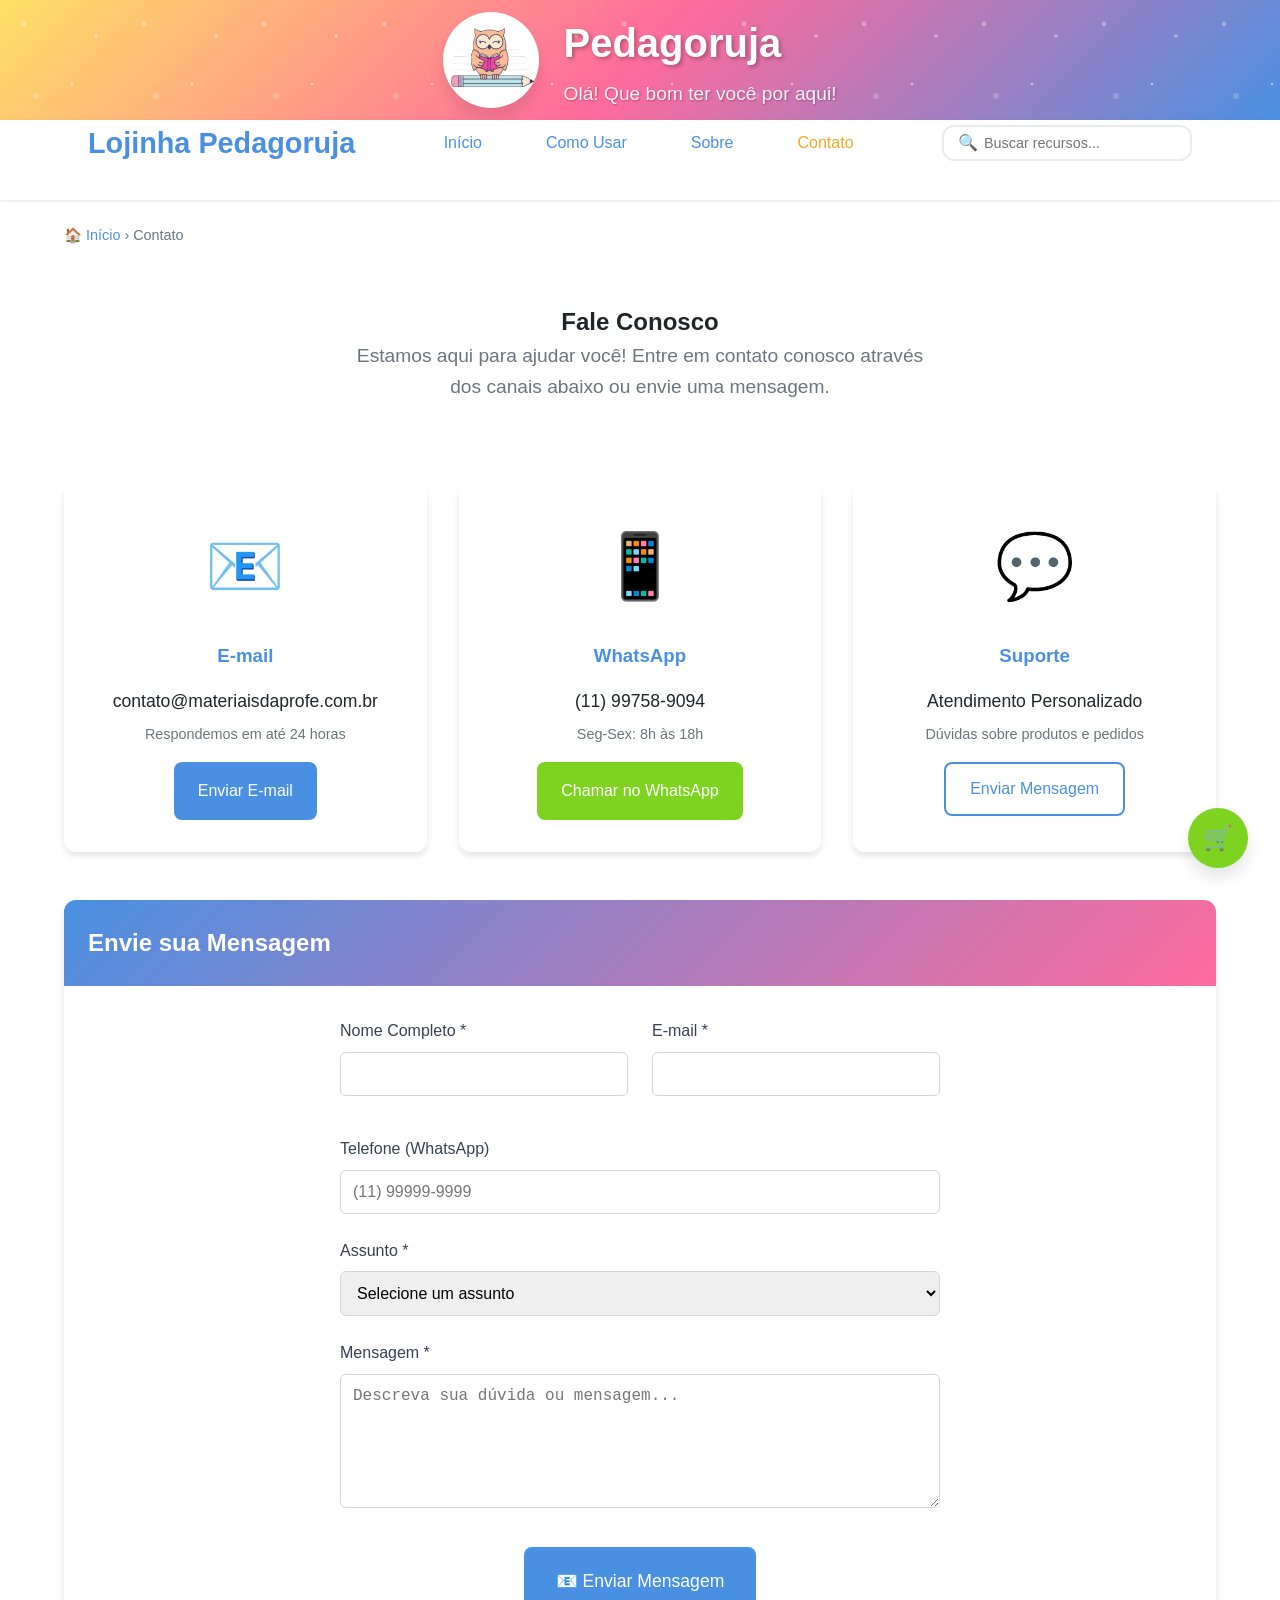
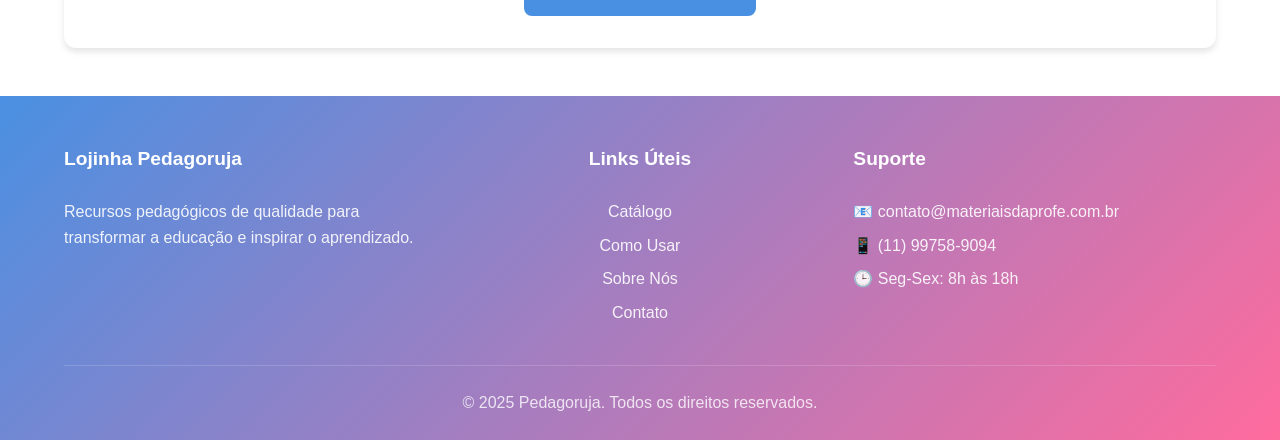
==== commit 3fc0a96e: "Fix email address in contato.html" ====
--- a/contato.html
+++ b/contato.html
@@ -204,7 +204,7 @@
                 
                 <div class="footer-section">
                     <h3>Suporte</h3>
-                    <p>📧 contato@materiaisdaprofe.com.br.com</p>
+                    <p>📧 contato@materiaisdaprofe.com.br</p>
                     <p>📱 (11) 99758-9094</p>
                     <p>🕒 Seg-Sex: 8h às 18h</p>
                 </div>
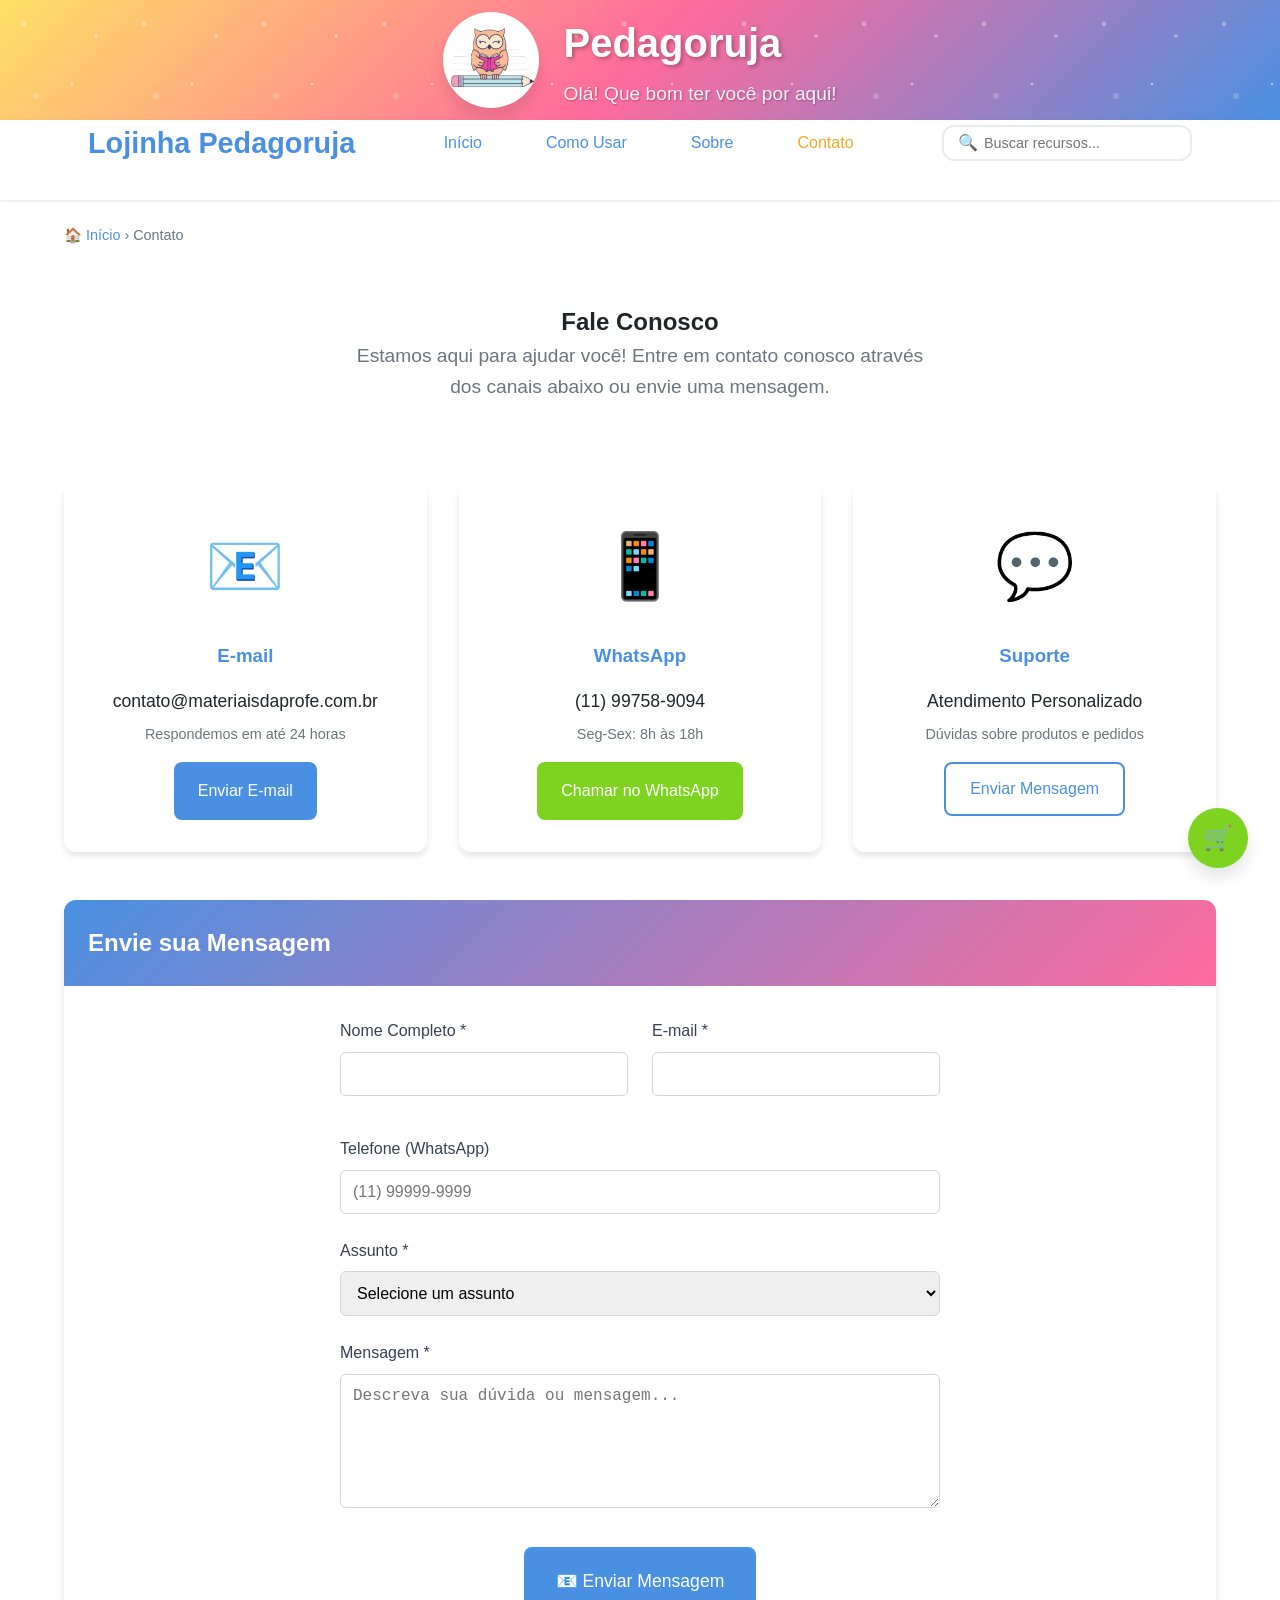
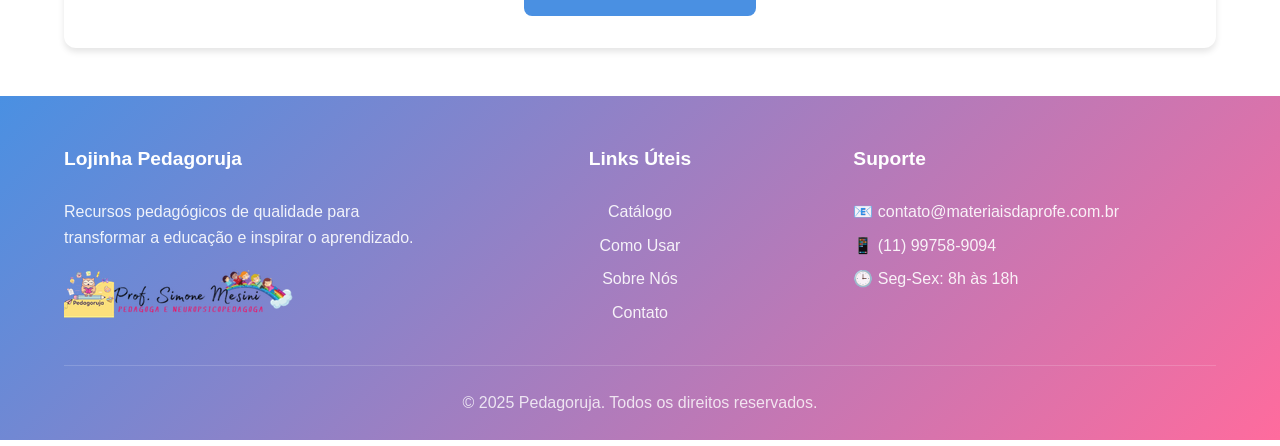
==== commit 9e905077: "Add footer logo image to contato.html" ====
--- a/contato.html
+++ b/contato.html
@@ -192,6 +192,7 @@
                 <div class="footer-section">
                     <h3>Lojinha Pedagoruja</h3>
                     <p>Recursos pedagógicos de qualidade para transformar a educação e inspirar o aprendizado.</p>
+					<img src="assets/images/logo-footer.png" alt="Prof. Simone Mesini" class="footer-logo">
                 </div>
                 
                 <div class="footer-section">
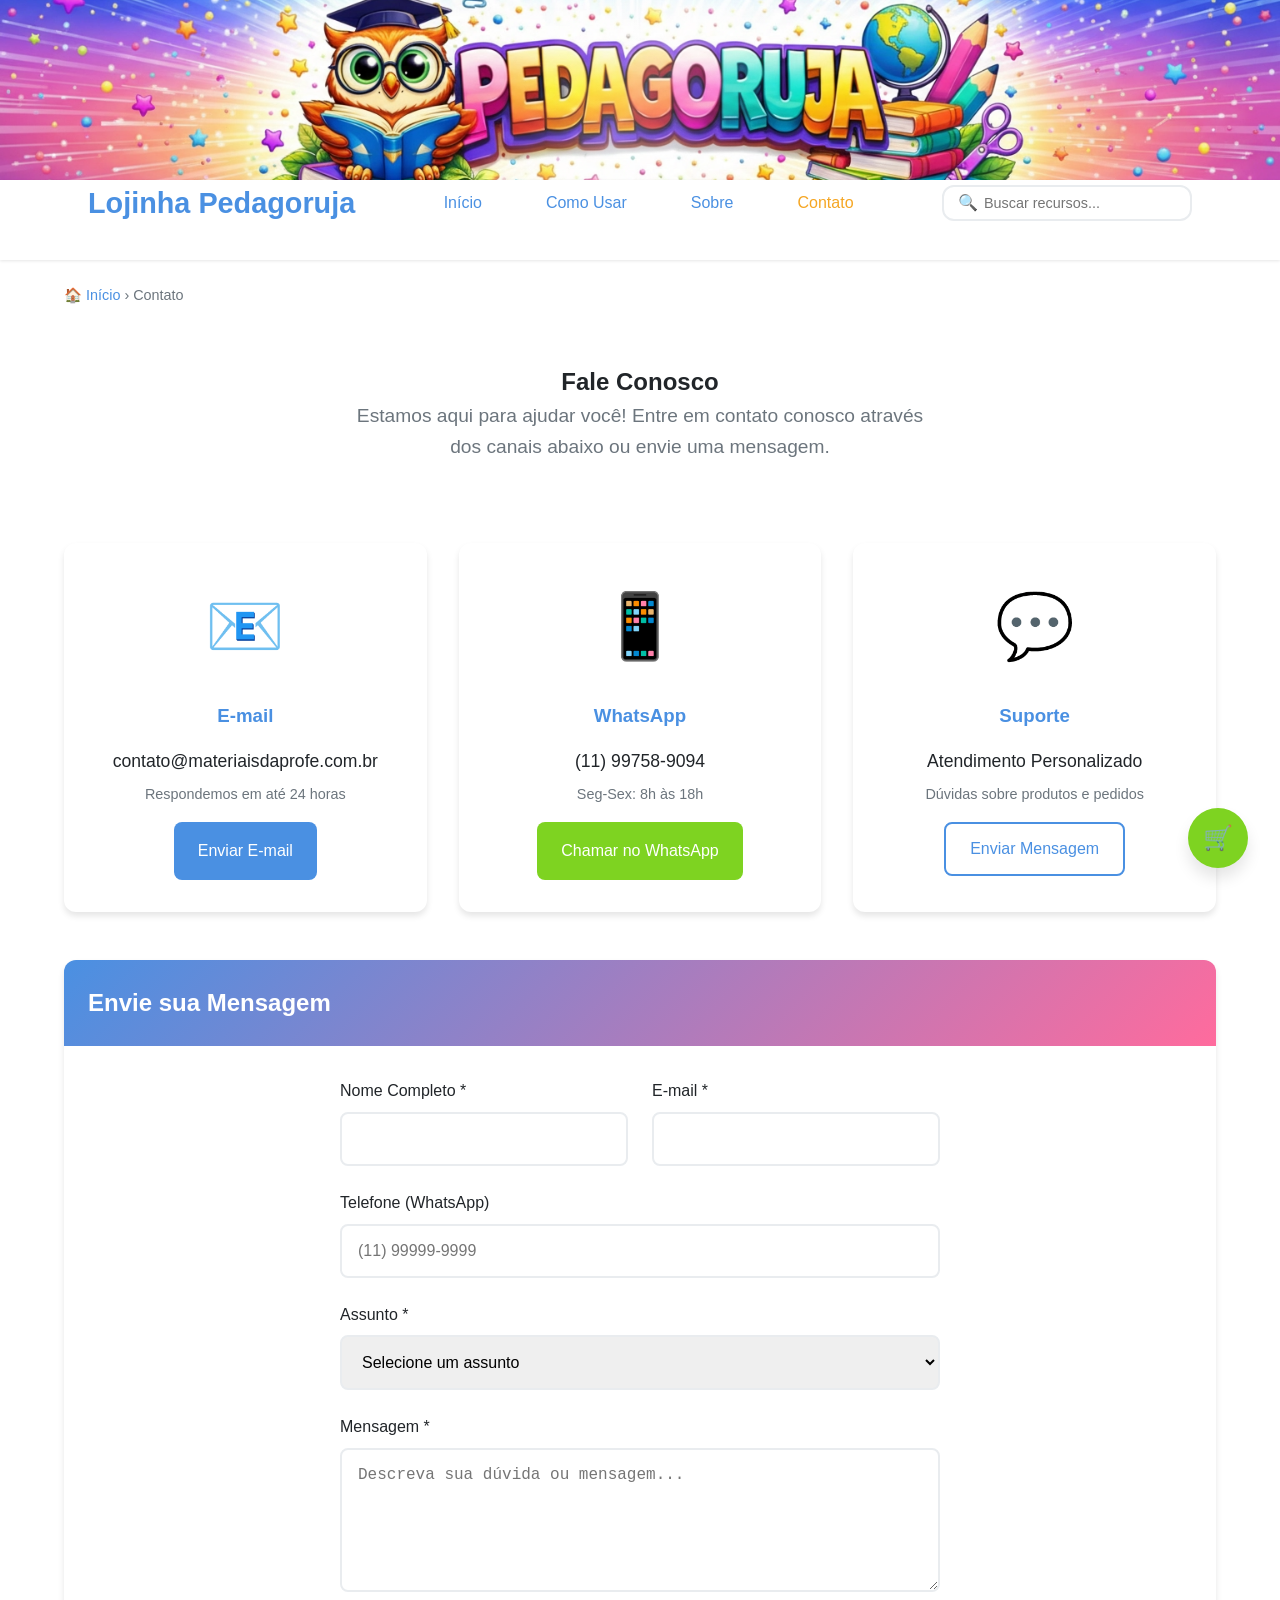
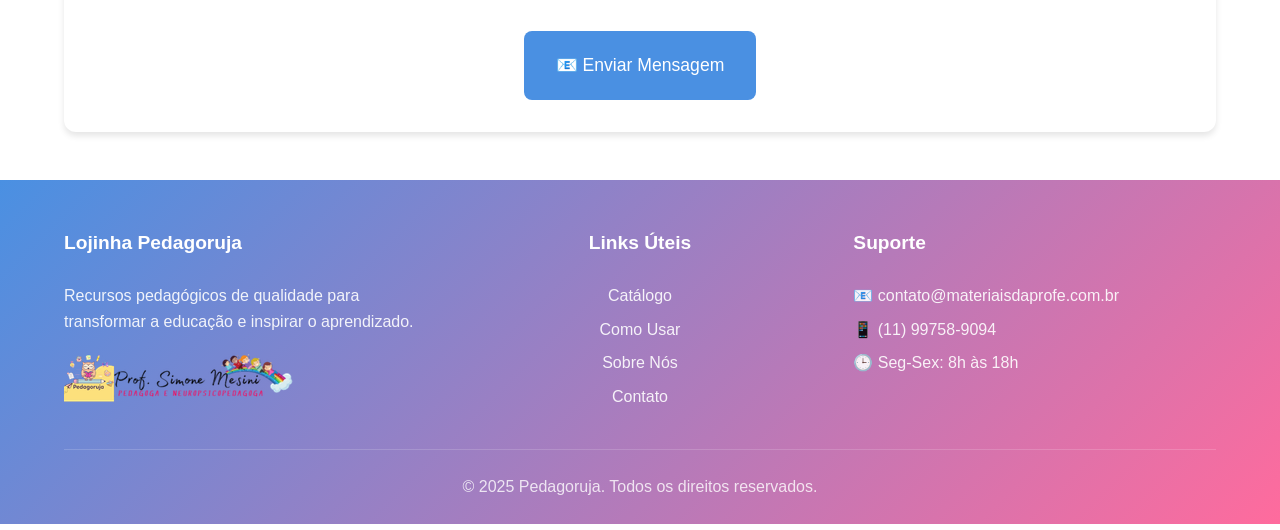
==== commit 002e05c7: "Add files via upload" ====
--- a/contato.html
+++ b/contato.html
@@ -10,16 +10,15 @@
     <link rel="apple-touch-icon" href="assets/images/logo-emoji.png">
 </head>
 <body>
-    <!-- Banner com Logo -->
-    <div class="banner" onclick="window.location.href='index.html'">
-        <div class="banner-content">            
-			<div class="banner-logo">
-            <img src="assets/images/logo-emoji.png" alt="Pedagoruja" class="logo-emoji">
-          </div>
-            <div class="banner-text">
-                <div class="banner-title">Pedagoruja</div>
-                <div class="banner-subtitle">Olá! Que bom ter você por aqui!</div>
-            </div>
+    <!-- Banner Pedagoruja Animado -->
+    <div class="banner banner-animado" onclick="window.location.href='index.html'" role="button" aria-label="Ir para a página inicial">
+        <img src="assets/images/banner-pedagoruja.png" alt="" class="banner-bg" aria-hidden="true">
+        <div class="banner-particles" aria-hidden="true">
+            <span></span><span></span><span></span><span></span><span></span>
+            <span></span><span></span><span></span><span></span><span></span>
+        </div>
+        <div class="banner-left" aria-hidden="true"></div>
+        <div class="banner-center">
         </div>
     </div>
 
--- a/assets/css/styles-educacional.css
+++ b/assets/css/styles-educacional.css
@@ -1378,3 +1378,115 @@
     margin-right: 0 !important;
   }
 }
+
+
+/* ==================== BANNER PEDAGORUJA OTIMIZADO (LEVE) ==================== */
+
+.banner {
+  position: relative;
+  width: 100%;
+  height: clamp(180px, 14vw, 230px);
+  overflow: hidden;
+  cursor: pointer;
+  background: linear-gradient(135deg, #bcefff, #f7f8ff, #ffe7f6);
+}
+
+/* IMAGEM DE FUNDO */
+.banner-bg {
+  position: absolute;
+  inset: 0;
+  width: 100%;
+  height: 100%;
+  object-fit: cover;
+}
+
+/* BRILHO (MAIS LEVE - SEM LOOP INFINITO PESADO) */
+.banner::after {
+  content: '';
+  position: absolute;
+  inset: 0;
+  background: linear-gradient(
+    120deg,
+    transparent 40%,
+    rgba(255,255,255,0.25) 50%,
+    transparent 60%
+  );
+  animation: shine 6s ease-in-out infinite;
+}
+
+@keyframes shine {
+  0% { transform: translateX(-100%); }
+  60% { transform: translateX(100%); }
+  100% { transform: translateX(100%); }
+}
+
+/* TEXTO */
+.banner-center {
+  position: absolute;
+  inset: 0;
+  display: flex;
+  align-items: center;
+  justify-content: center;
+  padding: 0 4vw;
+  text-align: center;
+}
+
+.banner-title-hero {
+  font-family: var(--fonte-titulo);
+  font-size: clamp(2.5rem, 5vw, 5rem);
+  font-weight: 900;
+  line-height: 1.1;
+
+  background: linear-gradient(
+    90deg,
+    #ff58c8,
+    #ff8d2a,
+    #ffd84b,
+    #3ed6ff,
+    #7d52ff
+  );
+
+  background-size: 200% 200%;
+  -webkit-background-clip: text;
+  -webkit-text-fill-color: transparent;
+
+  text-shadow: 0 4px 10px rgba(0,0,0,0.2);
+
+  animation: gradientMove 6s ease-in-out infinite;
+}
+
+@keyframes gradientMove {
+  0% { background-position: 0% }
+  50% { background-position: 100% }
+  100% { background-position: 0% }
+}
+
+/* ==================== RESPONSIVO ==================== */
+
+@media (max-width: 768px) {
+
+  .banner {
+    height: clamp(85px, 22vw, 120px);
+  }
+
+  .banner-title-hero {
+    font-size: clamp(1.4rem, 6vw, 2.4rem);
+    line-height: 1.2;
+  }
+
+  /* REMOVE efeitos pesados no mobile */
+  .banner::after {
+    display: none;
+  }
+}
+
+@media (max-width: 480px) {
+
+  .banner {
+    height: clamp(75px, 20vw, 100px);
+  }
+
+  .banner-title-hero {
+    font-size: clamp(1.2rem, 6vw, 2rem);
+  }
+}
